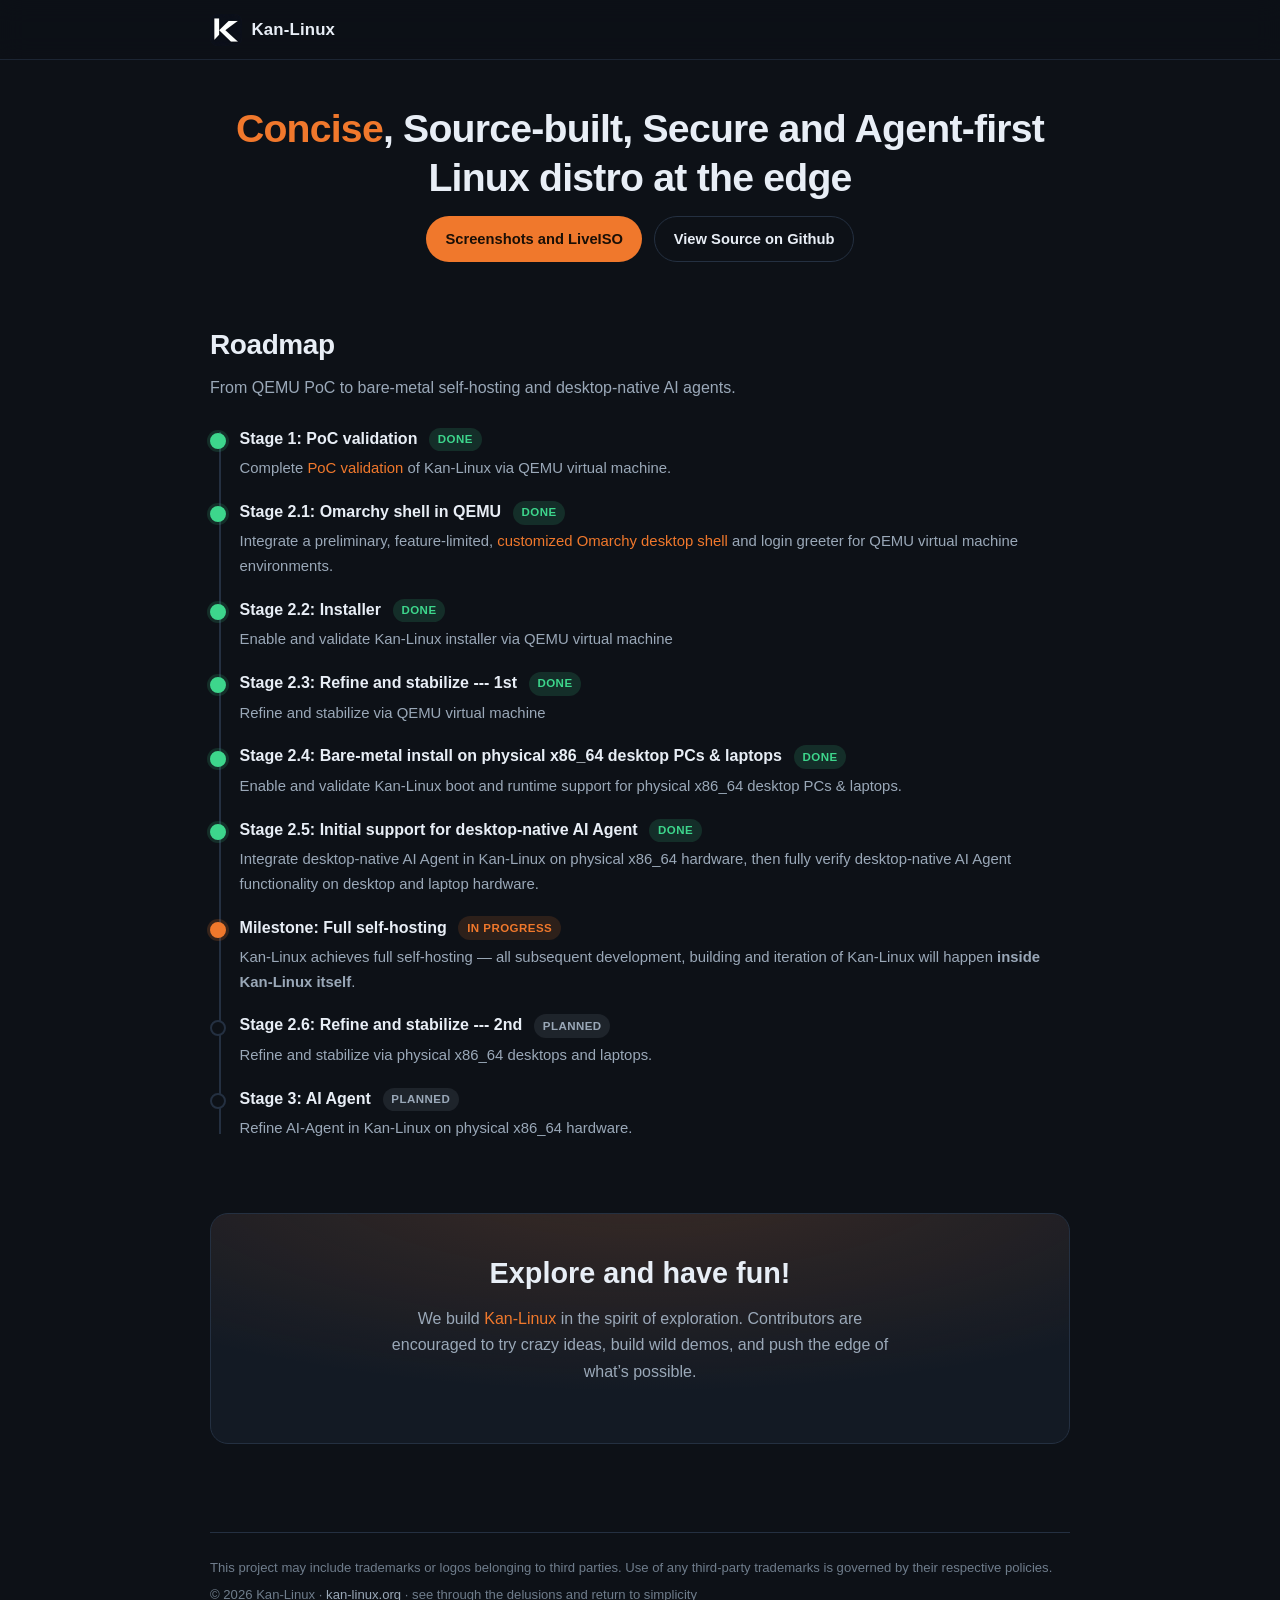
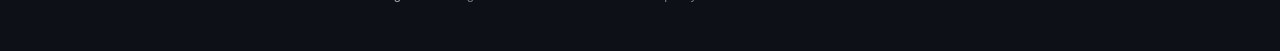
==== index.html @ 13319770 "release v0.3.1" ====
<!DOCTYPE html>
<html lang="en">
<head>
<meta charset="UTF-8">
<meta name="viewport" content="width=device-width, initial-scale=1.0">
<meta name="description" content="Kan-Linux — a Simplicity, Source-built, Agent-First Linux distro for programmers, AI researchers and distro builders.">
<title>Kan-Linux — Simplicity, Source-built, Agent-First Linux</title>
<link rel="icon" type="image/png" href="assets/favicon.png">
<style>
:root {
  --bg: #0d1117;
  --bg-soft: #131a24;
  --bg-card: #161d29;
  --border: #243041;
  --text: #e8eef6;
  --muted: #9aa8b8;
  --accent: #f0782c;
  --accent-soft: rgba(240, 120, 44, 0.14);
  --ok: #3dd68c;
  --radius: 14px;
  --max: 860px;
  --font: -apple-system, BlinkMacSystemFont, "Segoe UI", Roboto, "Helvetica Neue",
          "PingFang SC", "Hiragino Sans GB", "Microsoft YaHei", sans-serif;
}

* { box-sizing: border-box; }

html { scroll-behavior: smooth; }

body {
  margin: 0;
  background: var(--bg);
  color: var(--text);
  font-family: var(--font);
  font-size: 16px;
  line-height: 1.65;
  -webkit-font-smoothing: antialiased;
  overflow-x: hidden;
}

a {
  color: var(--accent);
  text-decoration: none;
}
a:hover { text-decoration: underline; }

img {
  max-width: 100%;
  height: auto;
  display: block;
}

.wrap {
  width: min(var(--max), calc(100% - 2.5rem));
  margin: 0 auto;
}

/* ---------- header ---------- */
.site-header {
  position: sticky;
  top: 0;
  z-index: 50;
  backdrop-filter: blur(12px);
  -webkit-backdrop-filter: blur(12px);
  background: rgba(13, 17, 23, 0.82);
  border-bottom: 1px solid rgba(36, 48, 65, 0.7);
}

.nav {
  display: flex;
  align-items: center;
  justify-content: space-between;
  gap: 1rem;
  padding: 0.85rem 0;
}

.brand {
  display: flex;
  align-items: center;
  gap: 0.6rem;
  color: var(--text);
  font-weight: 700;
  letter-spacing: 0.01em;
  text-decoration: none;
  min-width: 0;
}
.brand:hover { text-decoration: none; }

.brand-mark {
  width: 2rem;
  height: 2rem;
  border-radius: 8px;
  object-fit: cover;
  object-position: left center;
  flex-shrink: 0;
  background: var(--bg-soft);
}

.brand-name {
  font-size: 1.05rem;
  white-space: nowrap;
}

.nav-links {
  display: flex;
  align-items: center;
  gap: 1.15rem;
  list-style: none;
  margin: 0;
  padding: 0;
}

.nav-links a {
  color: var(--muted);
  font-size: 0.92rem;
  text-decoration: none;
}
.nav-links a:hover { color: var(--text); }

.btn {
  display: inline-flex;
  align-items: center;
  justify-content: center;
  gap: 0.45rem;
  padding: 0.62rem 1.15rem;
  border-radius: 999px;
  font-size: 0.92rem;
  font-weight: 600;
  text-decoration: none;
  border: 1px solid transparent;
  transition: transform .15s ease, background .15s ease, border-color .15s ease;
  white-space: nowrap;
}
.btn:hover {
  text-decoration: none;
  transform: translateY(-1px);
}
.btn-primary {
  background: var(--accent);
  color: #1a0f06;
}
.btn-primary:hover { background: #ff8a3d; }
.btn-ghost {
  background: transparent;
  color: var(--text);
  border-color: var(--border);
}
.btn-ghost:hover {
  border-color: var(--accent);
  color: var(--accent);
}

/* ---------- hero ---------- */
.hero {
  padding: 2.75rem 0 1.5rem;
  text-align: center;
}

.hero-banner {
  width: min(720px, 100%);
  margin: 0 auto 1.5rem;
  border-radius: var(--radius);
  overflow: hidden;
  background: var(--bg-soft);
  border: 1px solid var(--border);
}
.hero-banner img {
  width: 100%;
  height: auto;
}

.badge {
  display: inline-flex;
  align-items: center;
  gap: 0.45rem;
  padding: 0.35rem 0.85rem;
  border-radius: 999px;
  background: var(--accent-soft);
  color: var(--accent);
  font-size: 0.82rem;
  font-weight: 600;
  letter-spacing: 0.02em;
  margin-bottom: 1rem;
}
.badge::before {
  content: "";
  width: 0.45rem;
  height: 0.45rem;
  border-radius: 50%;
  background: var(--ok);
  box-shadow: 0 0 0 3px rgba(61, 214, 140, 0.18);
}

.hero h1 {
  margin: 0 0 0.85rem;
  font-size: clamp(1.65rem, 5vw, 2.45rem);
  line-height: 1.25;
  letter-spacing: -0.02em;
  font-weight: 750;
}
.hero h1 .accent { color: var(--accent); }

.lead {
  margin: 0 auto 1.6rem;
  max-width: 40rem;
  color: var(--muted);
  font-size: clamp(1rem, 2.6vw, 1.125rem);
}

.hero-actions {
  display: flex;
  flex-wrap: wrap;
  gap: 0.75rem;
  justify-content: center;
}

.stats {
  display: grid;
  grid-template-columns: repeat(3, 1fr);
  gap: 0.75rem;
  margin: 2.25rem auto 0;
  max-width: 36rem;
}

.stat {
  background: var(--bg-card);
  border: 1px solid var(--border);
  border-radius: 12px;
  padding: 0.9rem 0.5rem;
}
.stat b {
  display: block;
  color: var(--accent);
  font-size: 1.15rem;
  line-height: 1.2;
}
.stat span {
  color: var(--muted);
  font-size: 0.78rem;
}

/* ---------- sections ---------- */
section {
  padding: 2.25rem 0;
}

.section-title {
  margin: 0 0 0.45rem;
  font-size: clamp(1.35rem, 3.5vw, 1.75rem);
  letter-spacing: -0.015em;
}

.section-sub {
  margin: 0 0 1.5rem;
  color: var(--muted);
  max-width: 42rem;
}

.card-grid {
  display: grid;
  grid-template-columns: repeat(2, 1fr);
  gap: 0.9rem;
}

.card {
  background: var(--bg-card);
  border: 1px solid var(--border);
  border-radius: var(--radius);
  padding: 1.25rem 1.3rem;
}
.card h3 {
  margin: 0 0 0.45rem;
  font-size: 1.05rem;
  display: flex;
  align-items: center;
  gap: 0.55rem;
}
.card h3 .dot {
  width: 0.55rem;
  height: 0.55rem;
  border-radius: 50%;
  background: var(--accent);
  flex-shrink: 0;
}
.card p {
  margin: 0;
  color: var(--muted);
  font-size: 0.95rem;
}

/* principle list */
.principles {
  list-style: none;
  margin: 0;
  padding: 0;
  display: grid;
  gap: 0.85rem;
}
.principles li {
  background: var(--bg-card);
  border: 1px solid var(--border);
  border-left: 3px solid var(--accent);
  border-radius: 12px;
  padding: 1.1rem 1.25rem;
}
.principles strong {
  display: block;
  margin-bottom: 0.25rem;
  font-size: 1.02rem;
}
.principles p {
  margin: 0;
  color: var(--muted);
  font-size: 0.95rem;
}

/* two-column compare */
.compare {
  display: grid;
  grid-template-columns: 1fr 1fr;
  gap: 0.9rem;
}
.compare-col {
  background: var(--bg-card);
  border: 1px solid var(--border);
  border-radius: var(--radius);
  padding: 1.25rem 1.3rem;
}
.compare-col h3 {
  margin: 0 0 0.75rem;
  font-size: 1.02rem;
  color: var(--muted);
  font-weight: 600;
  text-transform: uppercase;
  letter-spacing: 0.06em;
  font-size: 0.78rem;
}
.compare-col.hot {
  border-color: rgba(240, 120, 44, 0.45);
  background: linear-gradient(180deg, rgba(240, 120, 44, 0.08), var(--bg-card));
}
.compare-col.hot h3 { color: var(--accent); }
.compare-col ul {
  margin: 0;
  padding-left: 1.15rem;
  color: var(--muted);
  font-size: 0.95rem;
}
.compare-col li { margin-bottom: 0.45rem; }

/* roadmap */
.roadmap {
  list-style: none;
  margin: 0;
  padding: 0;
  position: relative;
}
.roadmap::before {
  content: "";
  position: absolute;
  left: 0.55rem;
  top: 0.4rem;
  bottom: 0.4rem;
  width: 2px;
  background: var(--border);
}
.roadmap li {
  position: relative;
  padding: 0 0 1.15rem 1.85rem;
}
.roadmap li:last-child { padding-bottom: 0; }
.roadmap li::before {
  content: "";
  position: absolute;
  left: 0;
  top: 0.45rem;
  width: 0.75rem;
  height: 0.75rem;
  border-radius: 50%;
  background: var(--bg);
  border: 2px solid var(--border);
}
.roadmap li.done::before {
  background: var(--ok);
  border-color: var(--ok);
  box-shadow: 0 0 0 3px rgba(61, 214, 140, 0.15);
}
.roadmap li.current::before {
  background: var(--accent);
  border-color: var(--accent);
  box-shadow: 0 0 0 3px rgba(240, 120, 44, 0.18);
}
.roadmap .status {
  display: inline-block;
  font-size: 0.72rem;
  font-weight: 700;
  letter-spacing: 0.04em;
  text-transform: uppercase;
  padding: 0.15rem 0.55rem;
  border-radius: 999px;
  margin-left: 0.45rem;
  vertical-align: middle;
}
.roadmap .status.done {
  background: rgba(61, 214, 140, 0.15);
  color: var(--ok);
}
.roadmap .status.doing {
  background: var(--accent-soft);
  color: var(--accent);
}
.roadmap .status.todo {
  background: rgba(154, 168, 184, 0.12);
  color: var(--muted);
}
.roadmap p {
  margin: 0.25rem 0 0;
  color: var(--muted);
  font-size: 0.93rem;
}

/* cta */
.cta {
  background:
    radial-gradient(1000px 320px at 50% -20%, rgba(240, 120, 44, 0.18), transparent 70%),
    var(--bg-soft);
  border: 1px solid var(--border);
  border-radius: calc(var(--radius) + 4px);
  padding: 2.25rem 1.5rem;
  text-align: center;
}
.cta h2 {
  margin: 0 0 0.55rem;
  font-size: clamp(1.35rem, 3.5vw, 1.8rem);
}
.cta p {
  margin: 0 auto 1.35rem;
  color: var(--muted);
  max-width: 32rem;
}
.cta .hero-actions { justify-content: center; }

/* footer */
.site-footer {
  margin-top: 1.5rem;
  padding: 1.75rem 0 2.5rem;
  color: var(--muted);
  font-size: 0.88rem;
}
.site-footer a { color: var(--muted); }
.site-footer a:hover { color: var(--accent); }
.footer-note {
  border-top: 1px solid var(--border);
  padding-top: 1.15rem;
  font-size: 0.82rem;
  color: #6f7d8c;
}
.footer-note p { margin: 0.35rem 0; }

/* ---------- responsive ---------- */
@media (max-width: 720px) {
  .wrap { width: min(var(--max), calc(100% - 1.75rem)); }

  .nav-links { display: none; }

  .hero { padding: 1.75rem 0 0.75rem; }

  .stats { grid-template-columns: repeat(3, 1fr); gap: 0.55rem; }
  .stat { padding: 0.75rem 0.35rem; }
  .stat b { font-size: 1rem; }
  .stat span { font-size: 0.72rem; }

  .card-grid,
  .compare {
    grid-template-columns: 1fr;
  }

  section { padding: 1.75rem 0; }

  .cta { padding: 1.75rem 1.15rem; }

  .hero-actions .btn { width: 100%; }
  .hero-actions { flex-direction: column; }
}

@media (max-width: 420px) {
  .brand-name { font-size: 0.98rem; }
  .btn { padding: 0.58rem 0.95rem; font-size: 0.88rem; }
  .stats { grid-template-columns: 1fr 1fr 1fr; }
}
</style>
</head>
<body>

<header class="site-header">
  <div class="wrap nav">
    <a class="brand" href="#top" aria-label="Kan-Linux home">
      <img class="brand-mark" src="assets/kanlinux-mark.png" alt="Kan-Linux logo">
      <span class="brand-name">Kan-Linux</span>
    </a>
  </div>
</header>

<main id="top">

  <!-- Hero -->
  <section class="hero">
    <div class="wrap">
      <h1>
          <span class="accent">Concise</span>, Source-built, Secure and Agent-first Linux distro at the edge
      </h1>

      <div class="hero-actions">
        <a class="btn btn-primary" href="https://github.com/kan-linux/kan/releases/tag/v0.3.1" target="_blank" rel="noopener">Screenshots and LiveISO</a>
        <a class="btn btn-ghost" href="https://github.com/kan-linux/kan" target="_blank" rel="noopener">View Source on Github</a>
      </div>

    </div>
  </section>

  <!-- Roadmap -->
  <section id="roadmap">
    <div class="wrap">
      <h2 class="section-title">Roadmap</h2>
      <p class="section-sub">From QEMU PoC to bare-metal self-hosting and desktop-native AI agents.</p>

      <ol class="roadmap">
        <li class="done">
          <strong>Stage 1: PoC validation</strong>
          <span class="status done">Done</span>
          <p>
            Complete <a href="https://github.com/kan-linux/kan/releases/tag/v0.2.6" target="_blank" rel="noopener">PoC validation</a>
            of Kan-Linux via QEMU virtual machine.
          </p>
        </li>

        <li class="done">
          <strong>Stage 2.1: Omarchy shell in QEMU</strong>
          <span class="status done">Done</span>
          <p>
            Integrate a preliminary, feature-limited,
            <a href="https://github.com/kan-linux/omarchy/tree/kan" target="_blank" rel="noopener">customized Omarchy desktop shell</a>
            and login greeter for QEMU virtual machine environments.
          </p>
        </li>

        <li class="done">
          <strong>Stage 2.2: Installer</strong>
          <span class="status done"> DONE </span>
          <p>Enable and validate Kan-Linux installer via QEMU virtual machine</p>
        </li>

        <li class="done">
          <strong>Stage 2.3: Refine and stabilize --- 1st </strong>
          <span class="status done"> DONE </span>
          <p>Refine and stabilize via QEMU virtual machine</p>
        </li>


        <li class="done">
          <strong>Stage 2.4: Bare-metal install on physical x86_64 desktop PCs & laptops</strong>
          <span class="status done"> DONE </span>
          <p>Enable and validate Kan-Linux boot and runtime support for physical x86_64 desktop PCs & laptops.</p>
        </li>

        <li class="done">
          <strong>Stage 2.5: Initial support for desktop-native AI Agent</strong>
          <span class="status done"> DONE </span>
          <p>
            Integrate desktop-native AI Agent in Kan-Linux on physical x86_64 hardware,
            then fully verify desktop-native AI Agent functionality on desktop and laptop hardware.
          </p>
        </li>

        <li class="current">
          <strong>Milestone: Full self-hosting</strong>
          <span class="status doing"> IN PROGRESS </span>
          <p>
            Kan-Linux achieves full self-hosting — all subsequent development, building and iteration
            of Kan-Linux will happen <b>inside Kan-Linux itself</b>.
          </p>
        </li>

        <li>
          <strong>Stage 2.6: Refine and stabilize --- 2nd </strong>
          <span class="status todo">Planned</span>
          <p>Refine and stabilize via physical x86_64 desktops and laptops.</p>
        </li>
        <li>
          <strong>Stage 3: AI Agent </strong>
          <span class="status todo">Planned</span>
          <p>Refine AI-Agent in Kan-Linux on physical x86_64 hardware.</p>
        </li>
      </ol>
    </div>
  </section>

  <!-- Contribute / CTA -->
  <section id="contribute">
    <div class="wrap">
      <div class="cta">
        <h2>Explore and have fun!</h2>
        <p>
          We build <a href="https://github.com/kan-linux/kan">Kan-Linux</a> in the
          spirit of exploration. Contributors are encouraged to try crazy ideas, build wild
          demos, and push the edge of what’s possible.
        </p>
      </div>
    </div>
  </section>

</main>

<footer class="site-footer">
  <div class="wrap">
    <div class="footer-note">
      <p>
        This project may include trademarks or logos belonging to third parties.
        Use of any third-party trademarks is governed by their respective policies.
      </p>
      <p>© <span id="year">2026</span> Kan-Linux · <a href="https://kan-linux.org">kan-linux.org</a> · see through the delusions and return to simplicity</p>
    </div>
  </div>
</footer>

<script>
  document.getElementById("year").textContent = new Date().getFullYear();
</script>
<script async src="https://busuanzi.ibruce.info/busuanzi/2.3/busuanzi.pure.mini.js"></script>
</body>
</html>
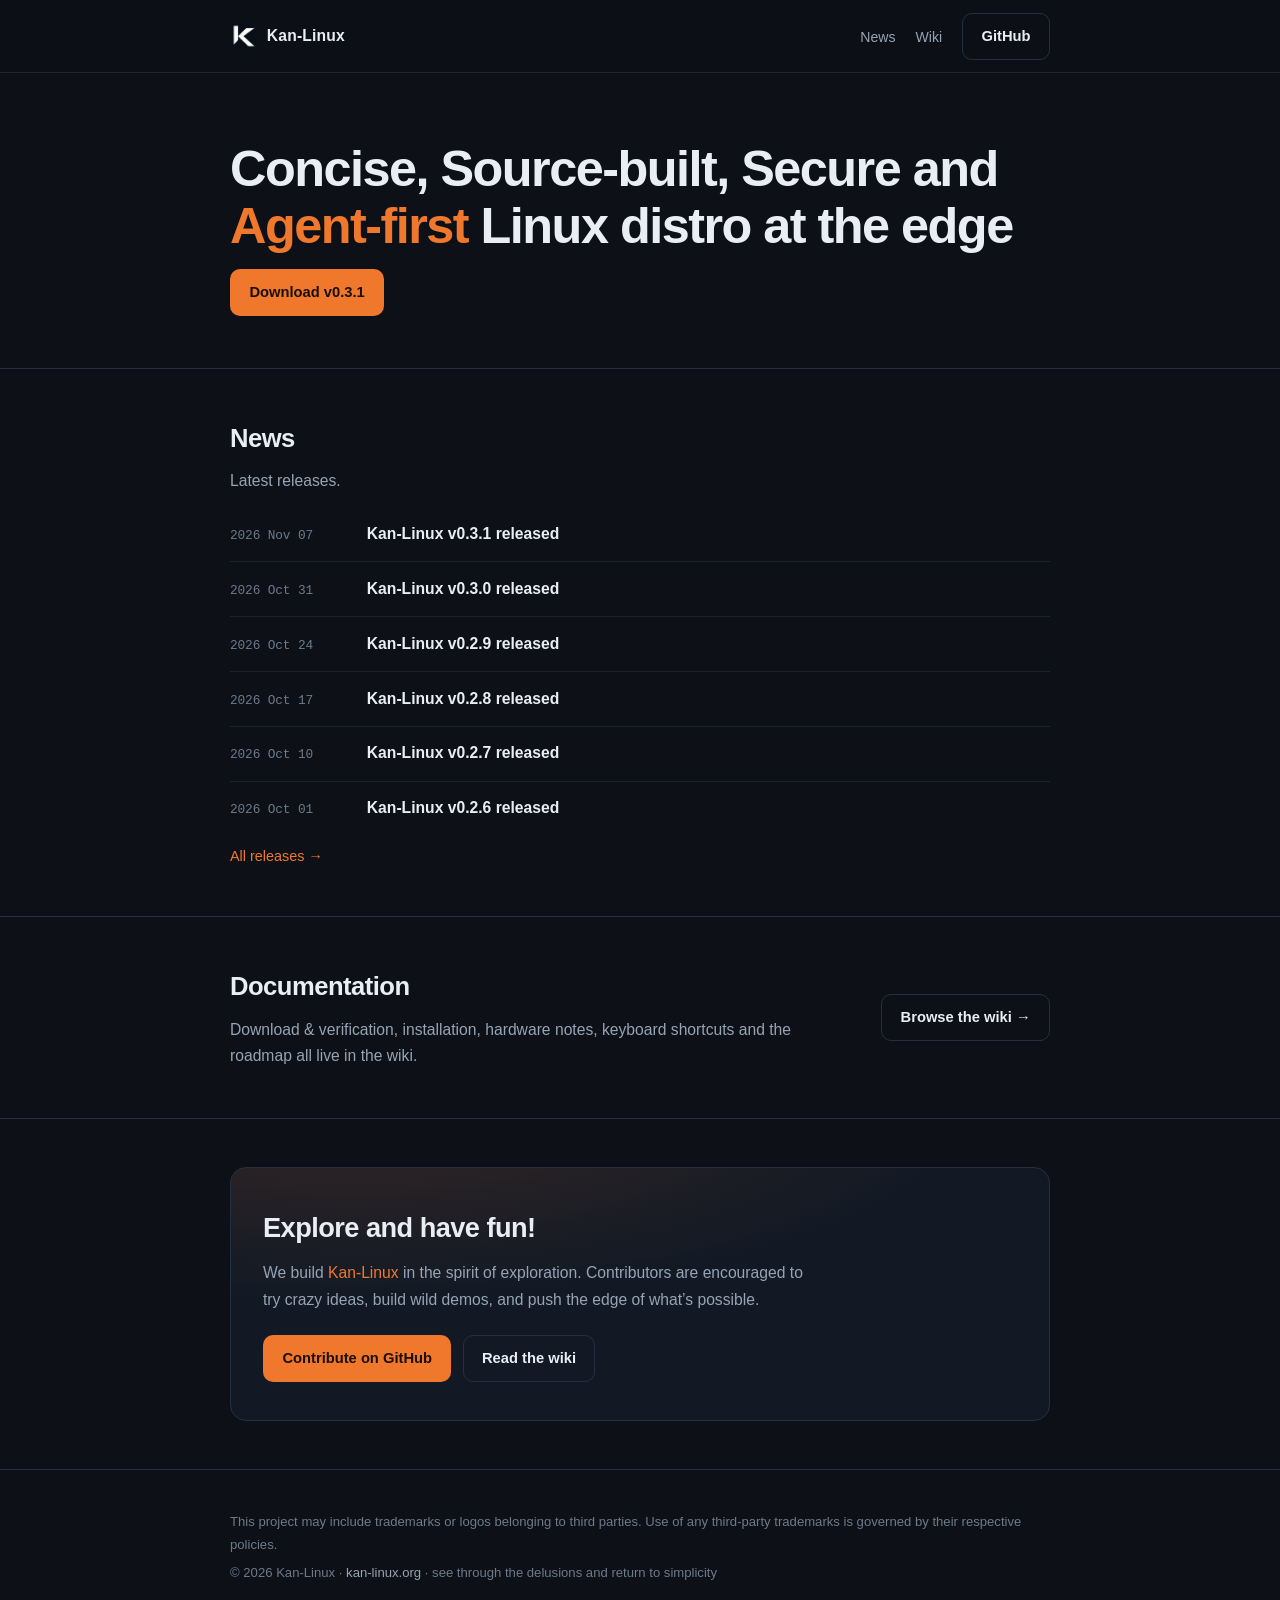
==== commit 4c0d880d: "refine web page" ====
--- a/index.html
+++ b/index.html
@@ -4,23 +4,27 @@
 <meta charset="UTF-8">
 <meta name="viewport" content="width=device-width, initial-scale=1.0">
 <meta name="description" content="Kan-Linux — a Simplicity, Source-built, Agent-First Linux distro for programmers, AI researchers and distro builders.">
+<meta name="color-scheme" content="dark">
+<meta name="theme-color" content="#0d1117">
 <title>Kan-Linux — Simplicity, Source-built, Agent-First Linux</title>
 <link rel="icon" type="image/png" href="assets/favicon.png">
 <style>
 :root {
   --bg: #0d1117;
-  --bg-soft: #131a24;
+  --bg-soft: #121924;
   --bg-card: #161d29;
   --border: #243041;
-  --text: #e8eef6;
-  --muted: #9aa8b8;
+  --text: #e9eef5;
+  --muted: #96a4b4;
+  --faint: #6c7a8a;
   --accent: #f0782c;
-  --accent-soft: rgba(240, 120, 44, 0.14);
+  --accent-soft: rgba(240, 120, 44, 0.13);
   --ok: #3dd68c;
-  --radius: 14px;
-  --max: 860px;
+  --radius: 12px;
+  --max: 820px;
   --font: -apple-system, BlinkMacSystemFont, "Segoe UI", Roboto, "Helvetica Neue",
           "PingFang SC", "Hiragino Sans GB", "Microsoft YaHei", sans-serif;
+  --mono: ui-monospace, SFMono-Regular, Menlo, Consolas, "Liberation Mono", monospace;
 }
 
 * { box-sizing: border-box; }
@@ -33,7 +37,7 @@
   color: var(--text);
   font-family: var(--font);
   font-size: 16px;
-  line-height: 1.65;
+  line-height: 1.7;
   -webkit-font-smoothing: antialiased;
   overflow-x: hidden;
 }
@@ -54,82 +58,94 @@
   width: min(var(--max), calc(100% - 2.5rem));
   margin: 0 auto;
 }
+
+.skip-link {
+  position: absolute;
+  left: -999px;
+  top: 0.75rem;
+  background: var(--accent);
+  color: #1a0f06;
+  padding: 0.5rem 0.9rem;
+  border-radius: 8px;
+  font-weight: 600;
+  z-index: 100;
+}
+.skip-link:focus { left: 0.75rem; text-decoration: none; }
 
 /* ---------- header ---------- */
 .site-header {
   position: sticky;
   top: 0;
   z-index: 50;
-  backdrop-filter: blur(12px);
-  -webkit-backdrop-filter: blur(12px);
-  background: rgba(13, 17, 23, 0.82);
+  backdrop-filter: blur(14px);
+  -webkit-backdrop-filter: blur(14px);
+  background: rgba(13, 17, 23, 0.8);
   border-bottom: 1px solid rgba(36, 48, 65, 0.7);
 }
 
 .nav {
   display: flex;
   align-items: center;
-  justify-content: space-between;
-  gap: 1rem;
-  padding: 0.85rem 0;
+  gap: 1.25rem;
+  padding: 0.8rem 0;
 }
 
 .brand {
   display: flex;
   align-items: center;
-  gap: 0.6rem;
+  gap: 0.55rem;
   color: var(--text);
   font-weight: 700;
   letter-spacing: 0.01em;
   text-decoration: none;
-  min-width: 0;
 }
 .brand:hover { text-decoration: none; }
 
 .brand-mark {
-  width: 2rem;
-  height: 2rem;
-  border-radius: 8px;
+  width: 1.75rem;
+  height: 1.75rem;
+  border-radius: 6px;
   object-fit: cover;
   object-position: left center;
-  flex-shrink: 0;
   background: var(--bg-soft);
 }
 
 .brand-name {
-  font-size: 1.05rem;
+  font-size: 0.98rem;
   white-space: nowrap;
 }
 
 .nav-links {
   display: flex;
   align-items: center;
-  gap: 1.15rem;
+  gap: 1.25rem;
   list-style: none;
-  margin: 0;
+  margin: 0 0 0 auto;
   padding: 0;
 }
 
 .nav-links a {
   color: var(--muted);
-  font-size: 0.92rem;
+  font-size: 0.88rem;
   text-decoration: none;
 }
 .nav-links a:hover { color: var(--text); }
 
+/* ---------- buttons ---------- */
 .btn {
   display: inline-flex;
   align-items: center;
   justify-content: center;
   gap: 0.45rem;
   padding: 0.62rem 1.15rem;
-  border-radius: 999px;
+  border-radius: 10px;
   font-size: 0.92rem;
   font-weight: 600;
   text-decoration: none;
   border: 1px solid transparent;
   transition: transform .15s ease, background .15s ease, border-color .15s ease;
   white-space: nowrap;
+  cursor: pointer;
 }
 .btn:hover {
   text-decoration: none;
@@ -152,446 +168,255 @@
 
 /* ---------- hero ---------- */
 .hero {
-  padding: 2.75rem 0 1.5rem;
-  text-align: center;
-}
-
-.hero-banner {
-  width: min(720px, 100%);
-  margin: 0 auto 1.5rem;
-  border-radius: var(--radius);
-  overflow: hidden;
-  background: var(--bg-soft);
-  border: 1px solid var(--border);
-}
-.hero-banner img {
-  width: 100%;
-  height: auto;
-}
-
-.badge {
-  display: inline-flex;
-  align-items: center;
-  gap: 0.45rem;
-  padding: 0.35rem 0.85rem;
-  border-radius: 999px;
-  background: var(--accent-soft);
-  color: var(--accent);
-  font-size: 0.82rem;
-  font-weight: 600;
-  letter-spacing: 0.02em;
-  margin-bottom: 1rem;
-}
-.badge::before {
-  content: "";
-  width: 0.45rem;
-  height: 0.45rem;
-  border-radius: 50%;
-  background: var(--ok);
-  box-shadow: 0 0 0 3px rgba(61, 214, 140, 0.18);
+  padding: 4.25rem 0 3.25rem;
 }
 
 .hero h1 {
-  margin: 0 0 0.85rem;
-  font-size: clamp(1.65rem, 5vw, 2.45rem);
-  line-height: 1.25;
-  letter-spacing: -0.02em;
-  font-weight: 750;
+  margin: 0 0 0.9rem;
+  font-size: clamp(2.1rem, 6vw, 3.15rem);
+  line-height: 1.12;
+  letter-spacing: -0.03em;
+  font-weight: 760;
+  max-width: 16em;
 }
 .hero h1 .accent { color: var(--accent); }
 
+.slogan {
+  margin: 0 0 1.15rem;
+  font-size: clamp(1.05rem, 2.6vw, 1.3rem);
+  color: var(--muted);
+  font-weight: 500;
+  letter-spacing: -0.01em;
+}
+
 .lead {
-  margin: 0 auto 1.6rem;
-  max-width: 40rem;
+  margin: 0 0 1.9rem;
+  max-width: 36rem;
   color: var(--muted);
-  font-size: clamp(1rem, 2.6vw, 1.125rem);
-}
+  font-size: 1.02rem;
+}
+.lead b { color: var(--text); font-weight: 650; }
 
 .hero-actions {
   display: flex;
   flex-wrap: wrap;
-  gap: 0.75rem;
-  justify-content: center;
-}
-
-.stats {
-  display: grid;
-  grid-template-columns: repeat(3, 1fr);
-  gap: 0.75rem;
-  margin: 2.25rem auto 0;
-  max-width: 36rem;
-}
-
-.stat {
-  background: var(--bg-card);
-  border: 1px solid var(--border);
-  border-radius: 12px;
-  padding: 0.9rem 0.5rem;
-}
-.stat b {
-  display: block;
-  color: var(--accent);
-  font-size: 1.15rem;
-  line-height: 1.2;
-}
-.stat span {
-  color: var(--muted);
-  font-size: 0.78rem;
+  gap: 0.7rem;
 }
 
 /* ---------- sections ---------- */
 section {
-  padding: 2.25rem 0;
+  padding: 3rem 0;
+  border-top: 1px solid var(--border);
 }
 
 .section-title {
-  margin: 0 0 0.45rem;
-  font-size: clamp(1.35rem, 3.5vw, 1.75rem);
-  letter-spacing: -0.015em;
+  margin: 0 0 0.5rem;
+  font-size: clamp(1.3rem, 3.2vw, 1.6rem);
+  letter-spacing: -0.02em;
 }
 
 .section-sub {
-  margin: 0 0 1.5rem;
+  margin: 0 0 1.65rem;
   color: var(--muted);
-  max-width: 42rem;
-}
-
-.card-grid {
-  display: grid;
-  grid-template-columns: repeat(2, 1fr);
-  gap: 0.9rem;
-}
-
-.card {
-  background: var(--bg-card);
-  border: 1px solid var(--border);
-  border-radius: var(--radius);
-  padding: 1.25rem 1.3rem;
-}
-.card h3 {
-  margin: 0 0 0.45rem;
-  font-size: 1.05rem;
-  display: flex;
-  align-items: center;
-  gap: 0.55rem;
-}
-.card h3 .dot {
-  width: 0.55rem;
-  height: 0.55rem;
-  border-radius: 50%;
-  background: var(--accent);
-  flex-shrink: 0;
-}
-.card p {
-  margin: 0;
-  color: var(--muted);
-  font-size: 0.95rem;
-}
-
-/* principle list */
-.principles {
+  max-width: 38rem;
+  font-size: 0.98rem;
+}
+
+/* ---------- news ---------- */
+.news-list {
   list-style: none;
   margin: 0;
   padding: 0;
-  display: grid;
-  gap: 0.85rem;
-}
-.principles li {
-  background: var(--bg-card);
-  border: 1px solid var(--border);
-  border-left: 3px solid var(--accent);
-  border-radius: 12px;
-  padding: 1.1rem 1.25rem;
-}
-.principles strong {
-  display: block;
-  margin-bottom: 0.25rem;
-  font-size: 1.02rem;
-}
-.principles p {
-  margin: 0;
-  color: var(--muted);
-  font-size: 0.95rem;
-}
-
-/* two-column compare */
-.compare {
-  display: grid;
-  grid-template-columns: 1fr 1fr;
-  gap: 0.9rem;
-}
-.compare-col {
-  background: var(--bg-card);
-  border: 1px solid var(--border);
-  border-radius: var(--radius);
-  padding: 1.25rem 1.3rem;
-}
-.compare-col h3 {
-  margin: 0 0 0.75rem;
-  font-size: 1.02rem;
-  color: var(--muted);
-  font-weight: 600;
-  text-transform: uppercase;
-  letter-spacing: 0.06em;
-  font-size: 0.78rem;
-}
-.compare-col.hot {
-  border-color: rgba(240, 120, 44, 0.45);
-  background: linear-gradient(180deg, rgba(240, 120, 44, 0.08), var(--bg-card));
-}
-.compare-col.hot h3 { color: var(--accent); }
-.compare-col ul {
-  margin: 0;
-  padding-left: 1.15rem;
-  color: var(--muted);
-  font-size: 0.95rem;
-}
-.compare-col li { margin-bottom: 0.45rem; }
-
-/* roadmap */
-.roadmap {
-  list-style: none;
-  margin: 0;
-  padding: 0;
-  position: relative;
-}
-.roadmap::before {
-  content: "";
-  position: absolute;
-  left: 0.55rem;
-  top: 0.4rem;
-  bottom: 0.4rem;
-  width: 2px;
-  background: var(--border);
-}
-.roadmap li {
-  position: relative;
-  padding: 0 0 1.15rem 1.85rem;
-}
-.roadmap li:last-child { padding-bottom: 0; }
-.roadmap li::before {
-  content: "";
-  position: absolute;
-  left: 0;
-  top: 0.45rem;
-  width: 0.75rem;
-  height: 0.75rem;
-  border-radius: 50%;
-  background: var(--bg);
-  border: 2px solid var(--border);
-}
-.roadmap li.done::before {
-  background: var(--ok);
-  border-color: var(--ok);
-  box-shadow: 0 0 0 3px rgba(61, 214, 140, 0.15);
-}
-.roadmap li.current::before {
-  background: var(--accent);
-  border-color: var(--accent);
-  box-shadow: 0 0 0 3px rgba(240, 120, 44, 0.18);
-}
-.roadmap .status {
-  display: inline-block;
-  font-size: 0.72rem;
-  font-weight: 700;
-  letter-spacing: 0.04em;
-  text-transform: uppercase;
-  padding: 0.15rem 0.55rem;
-  border-radius: 999px;
-  margin-left: 0.45rem;
-  vertical-align: middle;
-}
-.roadmap .status.done {
-  background: rgba(61, 214, 140, 0.15);
-  color: var(--ok);
-}
-.roadmap .status.doing {
-  background: var(--accent-soft);
-  color: var(--accent);
-}
-.roadmap .status.todo {
-  background: rgba(154, 168, 184, 0.12);
-  color: var(--muted);
-}
-.roadmap p {
-  margin: 0.25rem 0 0;
-  color: var(--muted);
-  font-size: 0.93rem;
-}
-
-/* cta */
+}
+
+.news-list li {
+  display: flex;
+  align-items: baseline;
+  gap: 1.15rem;
+  padding: 0.85rem 0;
+  border-bottom: 1px solid rgba(36, 48, 65, 0.55);
+}
+.news-list li:first-child { padding-top: 0; }
+.news-list li:last-child { border-bottom: none; padding-bottom: 0; }
+
+.news-date {
+  flex: 0 0 auto;
+  width: 7.4rem;
+  color: var(--faint);
+  font-family: var(--mono);
+  font-size: 0.8rem;
+  letter-spacing: -0.01em;
+}
+
+.news-list a {
+  color: var(--text);
+  font-size: 0.98rem;
+  font-weight: 550;
+}
+.news-list a:hover { color: var(--accent); }
+
+.news-more {
+  margin: 1.35rem 0 0;
+  font-size: 0.9rem;
+}
+
+/* ---------- docs ---------- */
+.docs-row {
+  display: flex;
+  align-items: center;
+  justify-content: space-between;
+  gap: 1.5rem;
+  flex-wrap: wrap;
+}
+
+.docs-row .section-sub { margin: 0; }
+
+/* ---------- cta ---------- */
 .cta {
   background:
-    radial-gradient(1000px 320px at 50% -20%, rgba(240, 120, 44, 0.18), transparent 70%),
+    radial-gradient(900px 300px at 15% -30%, rgba(240, 120, 44, 0.16), transparent 70%),
     var(--bg-soft);
   border: 1px solid var(--border);
   border-radius: calc(var(--radius) + 4px);
-  padding: 2.25rem 1.5rem;
-  text-align: center;
+  padding: 2.35rem 2rem;
 }
 .cta h2 {
   margin: 0 0 0.55rem;
-  font-size: clamp(1.35rem, 3.5vw, 1.8rem);
+  font-size: clamp(1.35rem, 3.2vw, 1.7rem);
+  letter-spacing: -0.02em;
 }
 .cta p {
-  margin: 0 auto 1.35rem;
+  margin: 0 0 1.35rem;
   color: var(--muted);
-  max-width: 32rem;
-}
-.cta .hero-actions { justify-content: center; }
-
-/* footer */
+  max-width: 34rem;
+  font-size: 0.98rem;
+}
+.cta .hero-actions { margin: 0; }
+
+/* ---------- footer ---------- */
 .site-footer {
-  margin-top: 1.5rem;
-  padding: 1.75rem 0 2.5rem;
-  color: var(--muted);
-  font-size: 0.88rem;
+  padding: 2.25rem 0 2.75rem;
+  color: var(--faint);
+  font-size: 0.82rem;
+  border-top: 1px solid var(--border);
 }
 .site-footer a { color: var(--muted); }
 .site-footer a:hover { color: var(--accent); }
-.footer-note {
-  border-top: 1px solid var(--border);
-  padding-top: 1.15rem;
-  font-size: 0.82rem;
-  color: #6f7d8c;
-}
 .footer-note p { margin: 0.35rem 0; }
 
 /* ---------- responsive ---------- */
-@media (max-width: 720px) {
+@media (max-width: 640px) {
   .wrap { width: min(var(--max), calc(100% - 1.75rem)); }
 
-  .nav-links { display: none; }
-
-  .hero { padding: 1.75rem 0 0.75rem; }
-
-  .stats { grid-template-columns: repeat(3, 1fr); gap: 0.55rem; }
-  .stat { padding: 0.75rem 0.35rem; }
-  .stat b { font-size: 1rem; }
-  .stat span { font-size: 0.72rem; }
-
-  .card-grid,
-  .compare {
-    grid-template-columns: 1fr;
+  .nav { gap: 0.85rem; }
+  .nav-links { gap: 0.95rem; }
+
+  .hero { padding: 2.65rem 0 2.25rem; }
+
+  .news-list li {
+    flex-direction: column;
+    gap: 0.2rem;
+    align-items: flex-start;
   }
-
-  section { padding: 1.75rem 0; }
-
-  .cta { padding: 1.75rem 1.15rem; }
+  .news-date { width: auto; }
+
+  section { padding: 2.25rem 0; }
+
+  .cta { padding: 1.85rem 1.35rem; }
 
   .hero-actions .btn { width: 100%; }
   .hero-actions { flex-direction: column; }
-}
-
-@media (max-width: 420px) {
-  .brand-name { font-size: 0.98rem; }
-  .btn { padding: 0.58rem 0.95rem; font-size: 0.88rem; }
-  .stats { grid-template-columns: 1fr 1fr 1fr; }
+  .cta .hero-actions { flex-direction: column; }
 }
 </style>
 </head>
 <body>
 
+<a class="skip-link" href="#main">Skip to content</a>
+
 <header class="site-header">
   <div class="wrap nav">
     <a class="brand" href="#top" aria-label="Kan-Linux home">
-      <img class="brand-mark" src="assets/kanlinux-mark.png" alt="Kan-Linux logo">
+      <img class="brand-mark" src="assets/kanlinux-mark.png" alt="">
       <span class="brand-name">Kan-Linux</span>
     </a>
+    <ul class="nav-links">
+      <li><a href="#news">News</a></li>
+      <li><a href="https://github.com/kan-linux/kan/wiki" target="_blank" rel="noopener">Wiki</a></li>
+    </ul>
+    <a class="btn btn-ghost" href="https://github.com/kan-linux/kan" target="_blank" rel="noopener">GitHub</a>
   </div>
 </header>
 
-<main id="top">
+<main id="main">
 
   <!-- Hero -->
-  <section class="hero">
+  <section class="hero" id="top" style="border-top: none;">
     <div class="wrap">
       <h1>
-          <span class="accent">Concise</span>, Source-built, Secure and Agent-first Linux distro at the edge
+        Concise, Source-built, Secure and
+        <span class="accent">Agent-first</span> Linux distro at the edge
       </h1>
 
+
       <div class="hero-actions">
-        <a class="btn btn-primary" href="https://github.com/kan-linux/kan/releases/tag/v0.3.1" target="_blank" rel="noopener">Screenshots and LiveISO</a>
-        <a class="btn btn-ghost" href="https://github.com/kan-linux/kan" target="_blank" rel="noopener">View Source on Github</a>
+        <a class="btn btn-primary" href="https://github.com/kan-linux/kan/releases/tag/v0.3.1" target="_blank" rel="noopener">Download v0.3.1</a>
       </div>
-
     </div>
   </section>
 
-  <!-- Roadmap -->
-  <section id="roadmap">
+  <!-- News -->
+  <section id="news">
     <div class="wrap">
-      <h2 class="section-title">Roadmap</h2>
-      <p class="section-sub">From QEMU PoC to bare-metal self-hosting and desktop-native AI agents.</p>
-
-      <ol class="roadmap">
-        <li class="done">
-          <strong>Stage 1: PoC validation</strong>
-          <span class="status done">Done</span>
-          <p>
-            Complete <a href="https://github.com/kan-linux/kan/releases/tag/v0.2.6" target="_blank" rel="noopener">PoC validation</a>
-            of Kan-Linux via QEMU virtual machine.
+      <h2 class="section-title">News</h2>
+      <p class="section-sub">Latest releases.</p>
+
+      <ul class="news-list">
+        <li>
+          <time class="news-date" datetime="2026-11-07">2026 Nov 07</time>
+          <a href="https://github.com/kan-linux/kan/releases/tag/v0.3.1" target="_blank" rel="noopener">Kan-Linux v0.3.1 released</a>
+        </li>
+        <li>
+          <time class="news-date" datetime="2026-10-31">2026 Oct 31</time>
+          <a href="https://github.com/kan-linux/kan/releases/tag/v0.3.0" target="_blank" rel="noopener">Kan-Linux v0.3.0 released</a>
+        </li>
+        <li>
+          <time class="news-date" datetime="2026-10-24">2026 Oct 24</time>
+          <a href="https://github.com/kan-linux/kan/releases/tag/v0.2.9" target="_blank" rel="noopener">Kan-Linux v0.2.9 released</a>
+        </li>
+        <li>
+          <time class="news-date" datetime="2026-10-17">2026 Oct 17</time>
+          <a href="https://github.com/kan-linux/kan/releases/tag/v0.2.8" target="_blank" rel="noopener">Kan-Linux v0.2.8 released</a>
+        </li>
+        <li>
+          <time class="news-date" datetime="2026-10-10">2026 Oct 10</time>
+          <a href="https://github.com/kan-linux/kan/releases/tag/v0.2.7" target="_blank" rel="noopener">Kan-Linux v0.2.7 released</a>
+        </li>
+        <li>
+          <time class="news-date" datetime="2026-10-01">2026 Oct 01</time>
+          <a href="https://github.com/kan-linux/kan/releases/tag/v0.2.6" target="_blank" rel="noopener">Kan-Linux v0.2.6 released</a>
+        </li>
+      </ul>
+
+      <p class="news-more">
+        <a href="https://github.com/kan-linux/kan/releases" target="_blank" rel="noopener">All releases →</a>
+      </p>
+    </div>
+  </section>
+
+  <!-- Docs -->
+  <section id="docs">
+    <div class="wrap">
+      <div class="docs-row">
+        <div>
+          <h2 class="section-title">Documentation</h2>
+          <p class="section-sub">
+            Download &amp; verification, installation, hardware notes, keyboard
+            shortcuts and the roadmap all live in the wiki.
           </p>
-        </li>
-
-        <li class="done">
-          <strong>Stage 2.1: Omarchy shell in QEMU</strong>
-          <span class="status done">Done</span>
-          <p>
-            Integrate a preliminary, feature-limited,
-            <a href="https://github.com/kan-linux/omarchy/tree/kan" target="_blank" rel="noopener">customized Omarchy desktop shell</a>
-            and login greeter for QEMU virtual machine environments.
-          </p>
-        </li>
-
-        <li class="done">
-          <strong>Stage 2.2: Installer</strong>
-          <span class="status done"> DONE </span>
-          <p>Enable and validate Kan-Linux installer via QEMU virtual machine</p>
-        </li>
-
-        <li class="done">
-          <strong>Stage 2.3: Refine and stabilize --- 1st </strong>
-          <span class="status done"> DONE </span>
-          <p>Refine and stabilize via QEMU virtual machine</p>
-        </li>
-
-
-        <li class="done">
-          <strong>Stage 2.4: Bare-metal install on physical x86_64 desktop PCs & laptops</strong>
-          <span class="status done"> DONE </span>
-          <p>Enable and validate Kan-Linux boot and runtime support for physical x86_64 desktop PCs & laptops.</p>
-        </li>
-
-        <li class="done">
-          <strong>Stage 2.5: Initial support for desktop-native AI Agent</strong>
-          <span class="status done"> DONE </span>
-          <p>
-            Integrate desktop-native AI Agent in Kan-Linux on physical x86_64 hardware,
-            then fully verify desktop-native AI Agent functionality on desktop and laptop hardware.
-          </p>
-        </li>
-
-        <li class="current">
-          <strong>Milestone: Full self-hosting</strong>
-          <span class="status doing"> IN PROGRESS </span>
-          <p>
-            Kan-Linux achieves full self-hosting — all subsequent development, building and iteration
-            of Kan-Linux will happen <b>inside Kan-Linux itself</b>.
-          </p>
-        </li>
-
-        <li>
-          <strong>Stage 2.6: Refine and stabilize --- 2nd </strong>
-          <span class="status todo">Planned</span>
-          <p>Refine and stabilize via physical x86_64 desktops and laptops.</p>
-        </li>
-        <li>
-          <strong>Stage 3: AI Agent </strong>
-          <span class="status todo">Planned</span>
-          <p>Refine AI-Agent in Kan-Linux on physical x86_64 hardware.</p>
-        </li>
-      </ol>
+        </div>
+        <a class="btn btn-ghost" href="https://github.com/kan-linux/kan/wiki" target="_blank" rel="noopener">Browse the wiki →</a>
+      </div>
     </div>
   </section>
 
@@ -605,6 +430,10 @@
           spirit of exploration. Contributors are encouraged to try crazy ideas, build wild
           demos, and push the edge of what’s possible.
         </p>
+        <div class="hero-actions">
+          <a class="btn btn-primary" href="https://github.com/kan-linux/kan" target="_blank" rel="noopener">Contribute on GitHub</a>
+          <a class="btn btn-ghost" href="https://github.com/kan-linux/kan/wiki" target="_blank" rel="noopener">Read the wiki</a>
+        </div>
       </div>
     </div>
   </section>
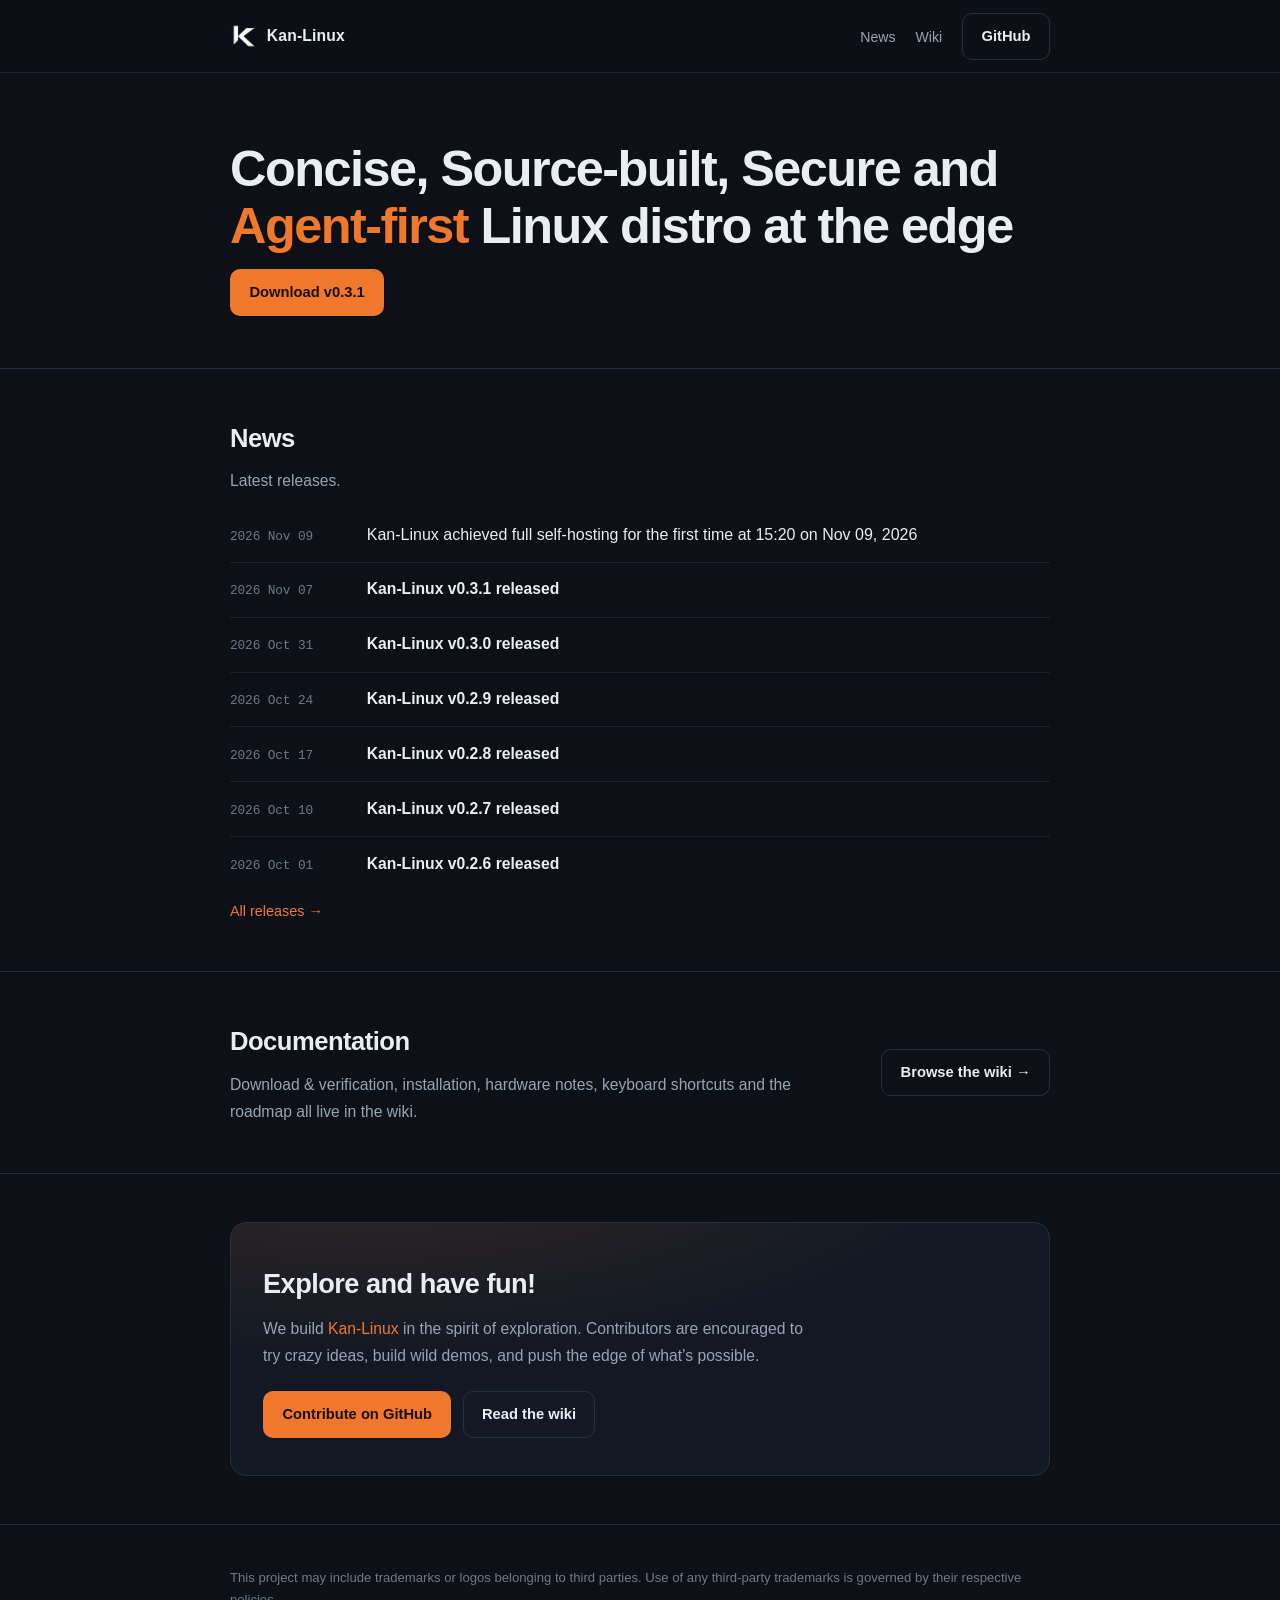
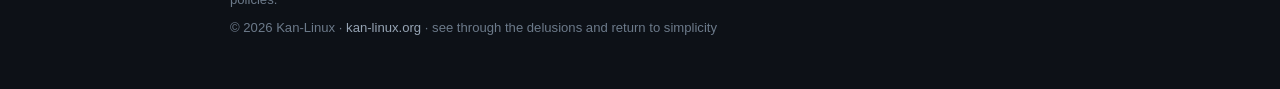
==== commit 5723d8ce: "full self-hosting" ====
--- a/index.html
+++ b/index.html
@@ -344,7 +344,7 @@
       <li><a href="#news">News</a></li>
       <li><a href="https://github.com/kan-linux/kan/wiki" target="_blank" rel="noopener">Wiki</a></li>
     </ul>
-    <a class="btn btn-ghost" href="https://github.com/kan-linux/kan" target="_blank" rel="noopener">GitHub</a>
+    <a class="btn btn-ghost" href="https://github.com/kan-linux" target="_blank" rel="noopener">GitHub</a>
   </div>
 </header>
 
@@ -372,6 +372,11 @@
       <p class="section-sub">Latest releases.</p>
 
       <ul class="news-list">
+        <li>
+          <time class="news-date" datetime="2026-11-09">2026 Nov 09</time>
+          Kan-Linux achieved full self-hosting for the first time at 15:20 on Nov 09, 2026
+        </li>
+
         <li>
           <time class="news-date" datetime="2026-11-07">2026 Nov 07</time>
           <a href="https://github.com/kan-linux/kan/releases/tag/v0.3.1" target="_blank" rel="noopener">Kan-Linux v0.3.1 released</a>
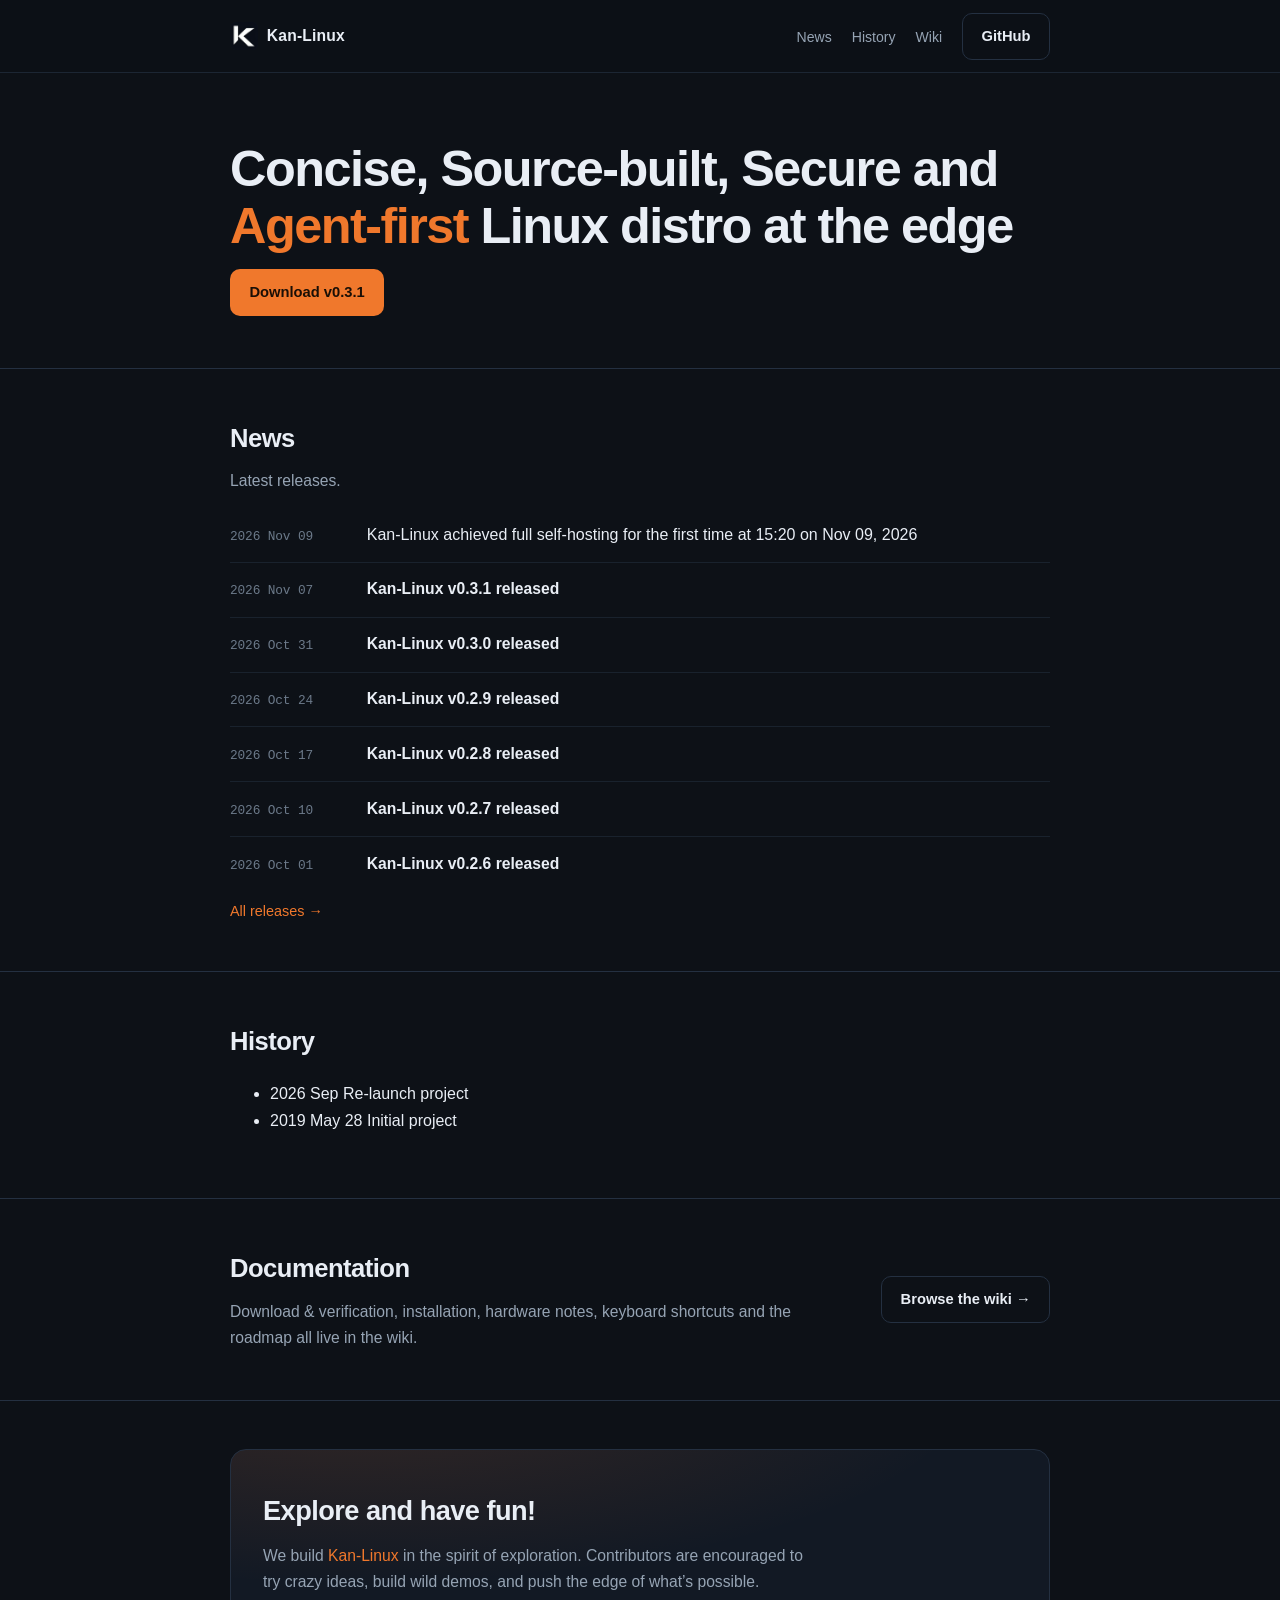
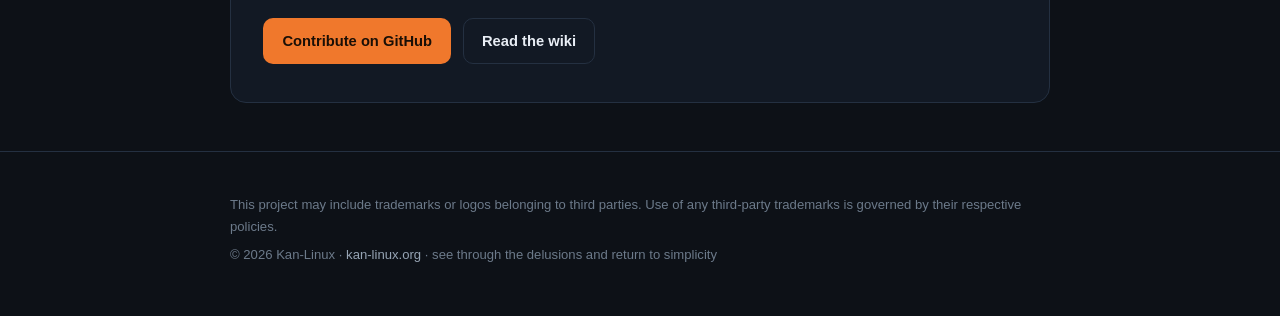
==== commit d3737980: "add history" ====
--- a/index.html
+++ b/index.html
@@ -342,6 +342,7 @@
     </a>
     <ul class="nav-links">
       <li><a href="#news">News</a></li>
+      <li><a href="#history">History</a></li>
       <li><a href="https://github.com/kan-linux/kan/wiki" target="_blank" rel="noopener">Wiki</a></li>
     </ul>
     <a class="btn btn-ghost" href="https://github.com/kan-linux" target="_blank" rel="noopener">GitHub</a>
@@ -408,6 +409,26 @@
       </p>
     </div>
   </section>
+
+  <!-- History -->
+  <section id="history">
+    <div class="wrap">
+      <h2 class="section-title">History</h2>
+
+      <ul class="history-list">
+
+        <li>
+          <time class="history-date" datetime="2026-09">2026 Sep</time> Re-launch project
+        </li>
+
+        <li>
+          <time class="history-date" datetime="2019-05-28">2019 May 28</time> Initial project
+        </li>
+      </ul>
+
+    </div>
+  </section>
+
 
   <!-- Docs -->
   <section id="docs">
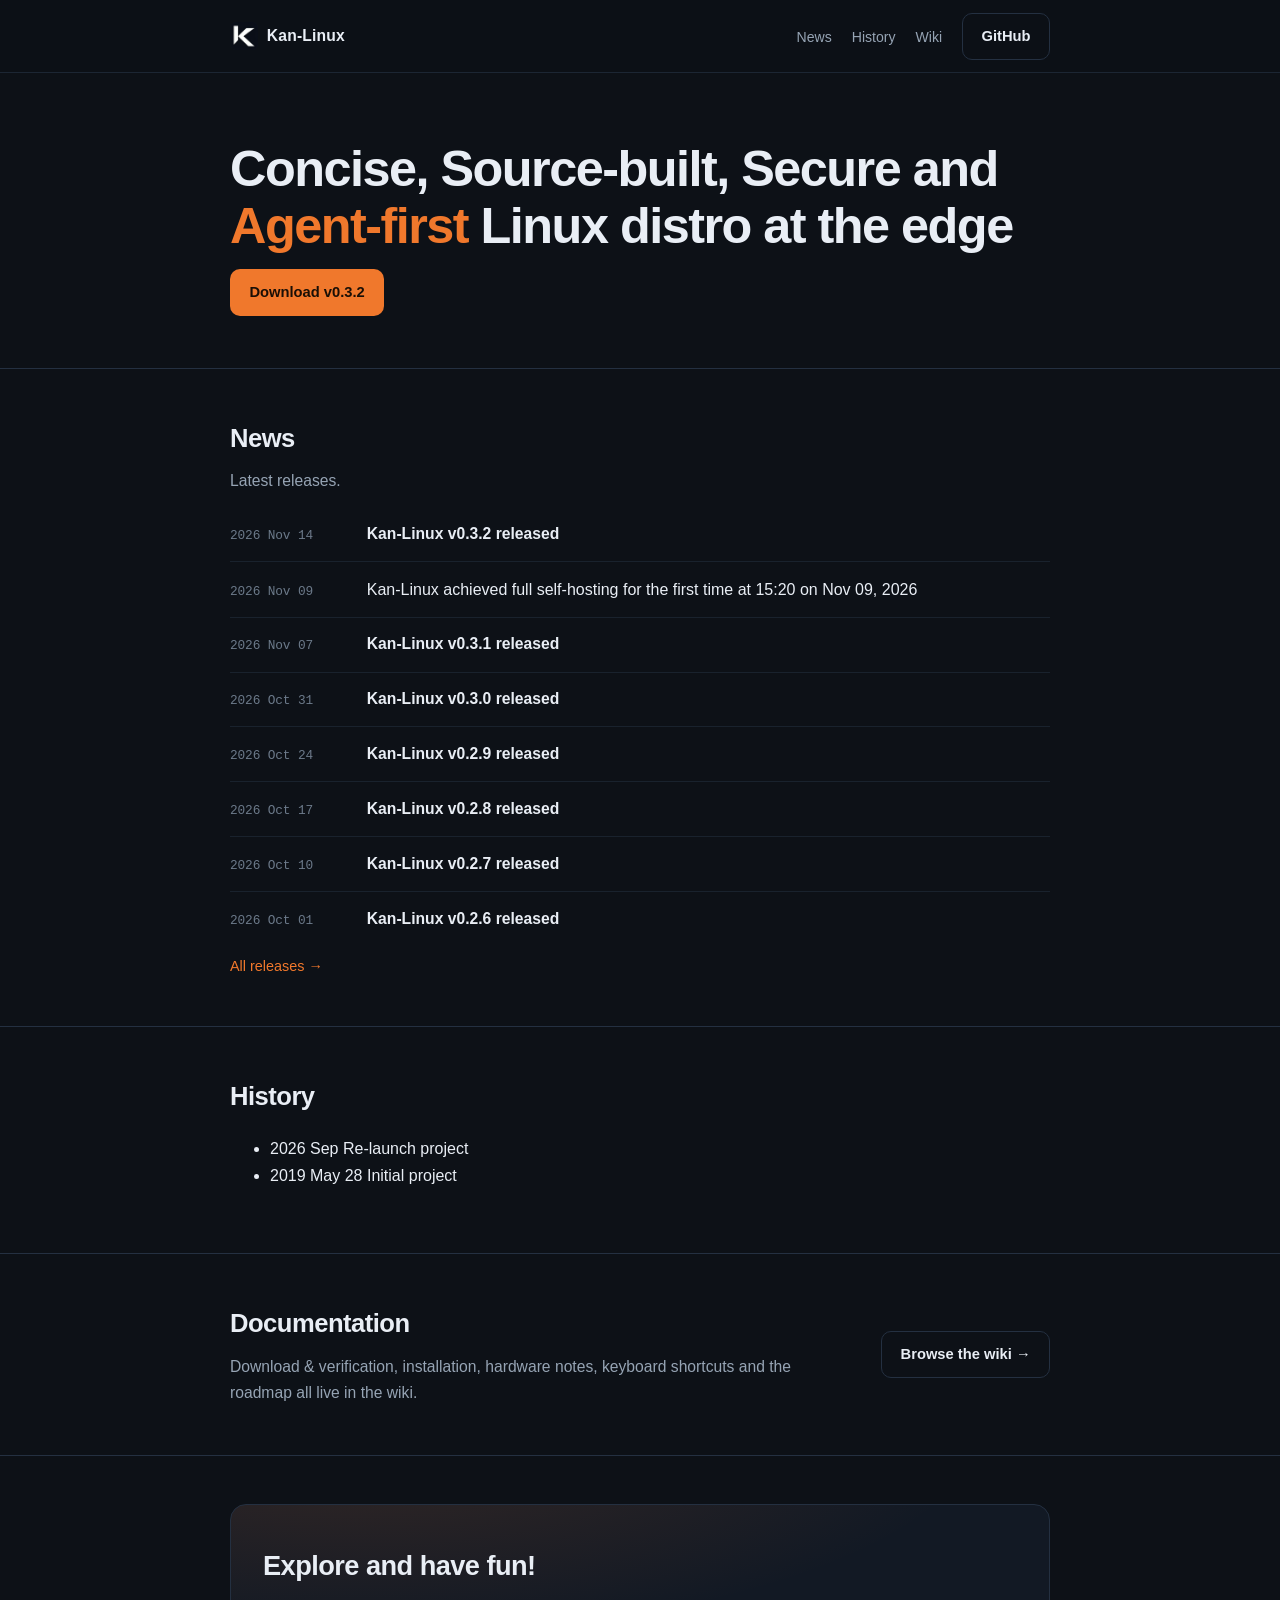
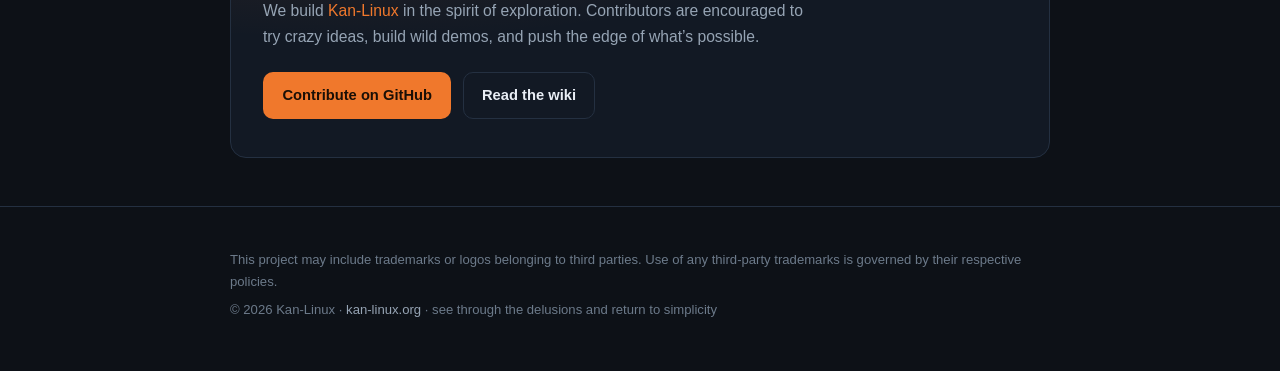
==== commit 6e9446ec: "release v0.3.2" ====
--- a/index.html
+++ b/index.html
@@ -361,7 +361,7 @@
 
 
       <div class="hero-actions">
-        <a class="btn btn-primary" href="https://github.com/kan-linux/kan/releases/tag/v0.3.1" target="_blank" rel="noopener">Download v0.3.1</a>
+        <a class="btn btn-primary" href="https://github.com/kan-linux/kan/releases/tag/v0.3.2" target="_blank" rel="noopener">Download v0.3.2</a>
       </div>
     </div>
   </section>
@@ -374,6 +374,11 @@
 
       <ul class="news-list">
         <li>
+          <time class="news-date" datetime="2026-11-14">2026 Nov 14</time>
+          <a href="https://github.com/kan-linux/kan/releases/tag/v0.3.2" target="_blank" rel="noopener">Kan-Linux v0.3.2 released</a>
+        </li>
+
+        <li>
           <time class="news-date" datetime="2026-11-09">2026 Nov 09</time>
           Kan-Linux achieved full self-hosting for the first time at 15:20 on Nov 09, 2026
         </li>
@@ -382,6 +387,7 @@
           <time class="news-date" datetime="2026-11-07">2026 Nov 07</time>
           <a href="https://github.com/kan-linux/kan/releases/tag/v0.3.1" target="_blank" rel="noopener">Kan-Linux v0.3.1 released</a>
         </li>
+
         <li>
           <time class="news-date" datetime="2026-10-31">2026 Oct 31</time>
           <a href="https://github.com/kan-linux/kan/releases/tag/v0.3.0" target="_blank" rel="noopener">Kan-Linux v0.3.0 released</a>
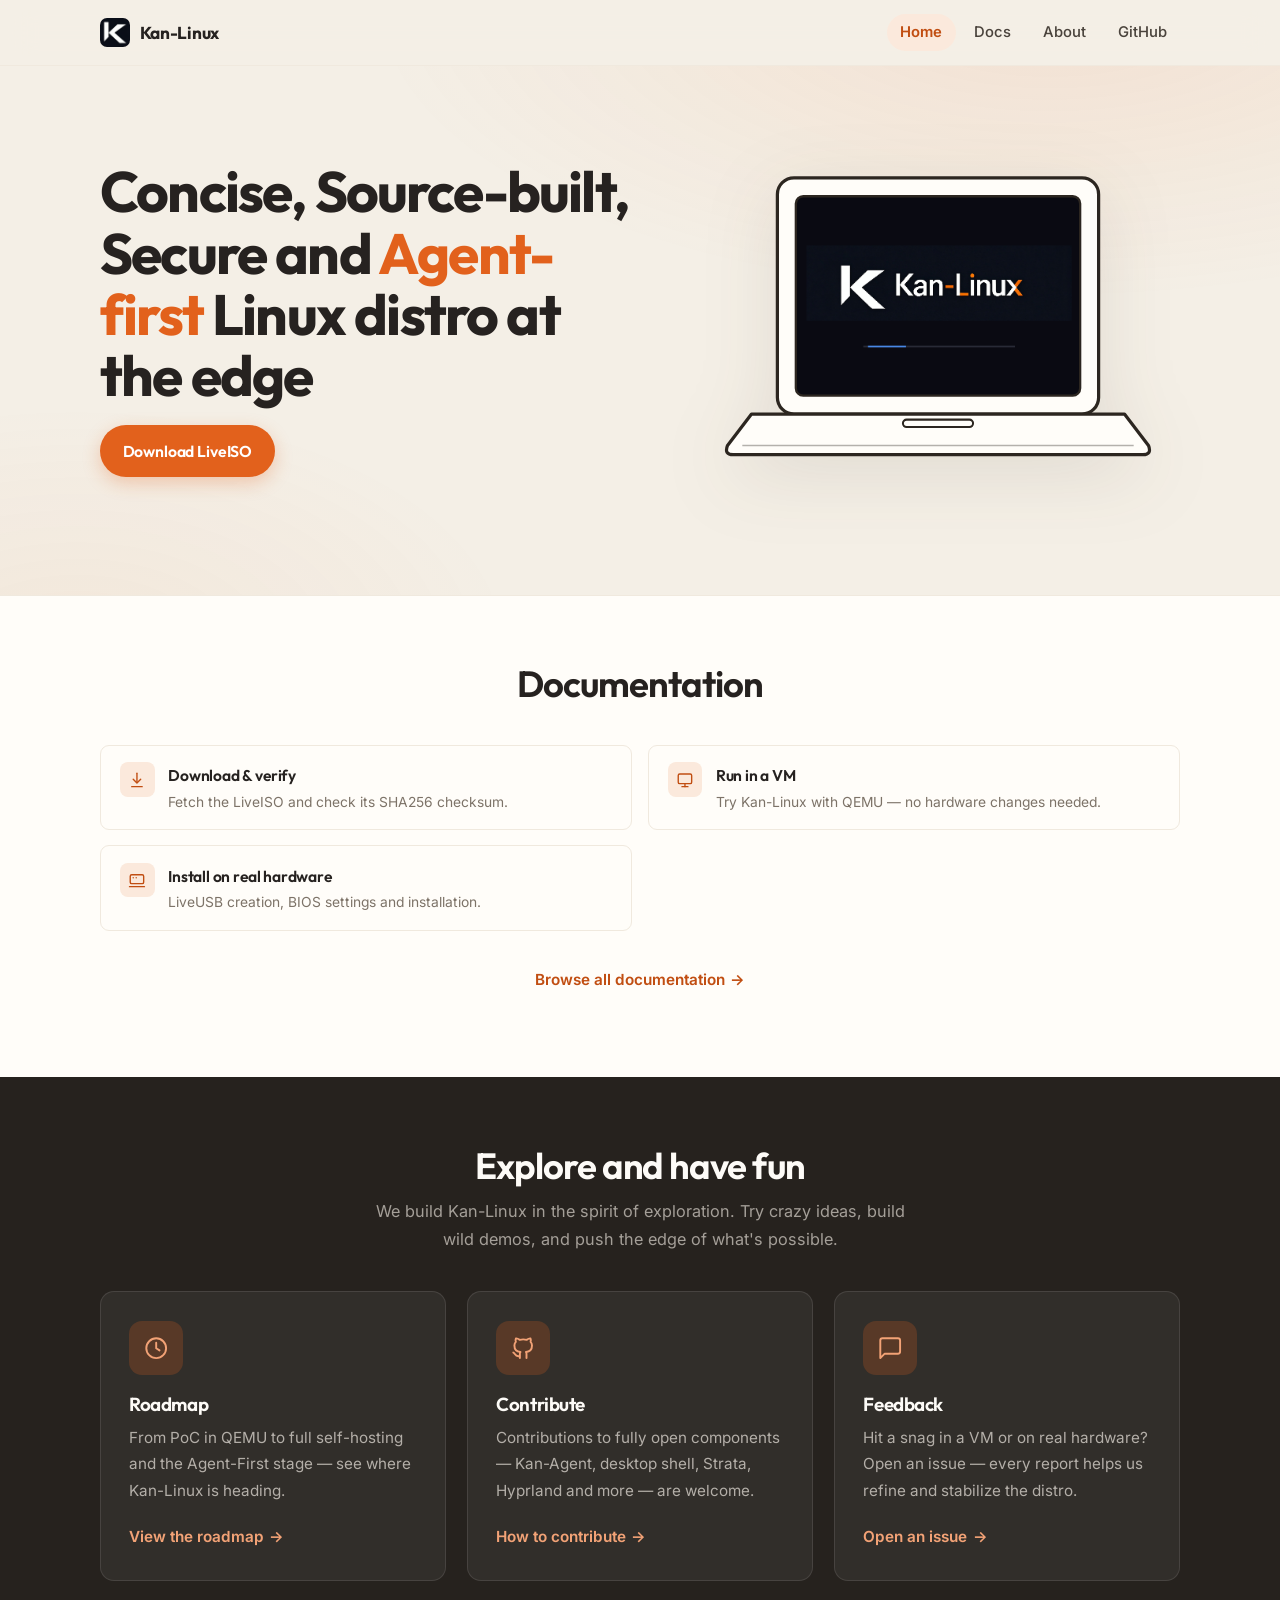
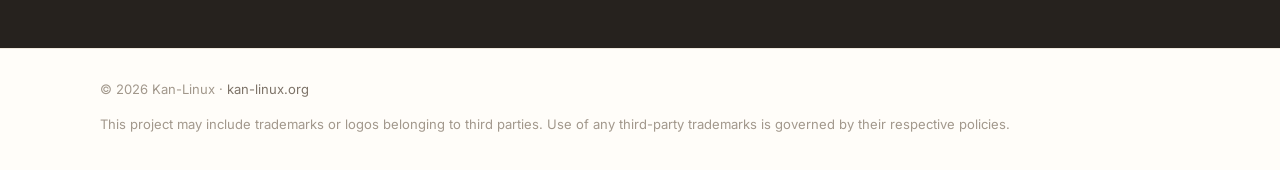
==== commit 14a5b29d: "v0.3.3 Assisted-by: MiMo-V2.6-Pro" ====
--- a/index.html
+++ b/index.html
@@ -1,334 +1,19 @@
 <!DOCTYPE html>
 <html lang="en">
 <head>
-<meta charset="UTF-8">
-<meta name="viewport" content="width=device-width, initial-scale=1.0">
-<meta name="description" content="Kan-Linux — a Simplicity, Source-built, Agent-First Linux distro for programmers, AI researchers and distro builders.">
-<meta name="color-scheme" content="dark">
-<meta name="theme-color" content="#0d1117">
-<title>Kan-Linux — Simplicity, Source-built, Agent-First Linux</title>
-<link rel="icon" type="image/png" href="assets/favicon.png">
-<style>
-:root {
-  --bg: #0d1117;
-  --bg-soft: #121924;
-  --bg-card: #161d29;
-  --border: #243041;
-  --text: #e9eef5;
-  --muted: #96a4b4;
-  --faint: #6c7a8a;
-  --accent: #f0782c;
-  --accent-soft: rgba(240, 120, 44, 0.13);
-  --ok: #3dd68c;
-  --radius: 12px;
-  --max: 820px;
-  --font: -apple-system, BlinkMacSystemFont, "Segoe UI", Roboto, "Helvetica Neue",
-          "PingFang SC", "Hiragino Sans GB", "Microsoft YaHei", sans-serif;
-  --mono: ui-monospace, SFMono-Regular, Menlo, Consolas, "Liberation Mono", monospace;
-}
-
-* { box-sizing: border-box; }
-
-html { scroll-behavior: smooth; }
-
-body {
-  margin: 0;
-  background: var(--bg);
-  color: var(--text);
-  font-family: var(--font);
-  font-size: 16px;
-  line-height: 1.7;
-  -webkit-font-smoothing: antialiased;
-  overflow-x: hidden;
-}
-
-a {
-  color: var(--accent);
-  text-decoration: none;
-}
-a:hover { text-decoration: underline; }
-
-img {
-  max-width: 100%;
-  height: auto;
-  display: block;
-}
-
-.wrap {
-  width: min(var(--max), calc(100% - 2.5rem));
-  margin: 0 auto;
-}
-
-.skip-link {
-  position: absolute;
-  left: -999px;
-  top: 0.75rem;
-  background: var(--accent);
-  color: #1a0f06;
-  padding: 0.5rem 0.9rem;
-  border-radius: 8px;
-  font-weight: 600;
-  z-index: 100;
-}
-.skip-link:focus { left: 0.75rem; text-decoration: none; }
-
-/* ---------- header ---------- */
-.site-header {
-  position: sticky;
-  top: 0;
-  z-index: 50;
-  backdrop-filter: blur(14px);
-  -webkit-backdrop-filter: blur(14px);
-  background: rgba(13, 17, 23, 0.8);
-  border-bottom: 1px solid rgba(36, 48, 65, 0.7);
-}
-
-.nav {
-  display: flex;
-  align-items: center;
-  gap: 1.25rem;
-  padding: 0.8rem 0;
-}
-
-.brand {
-  display: flex;
-  align-items: center;
-  gap: 0.55rem;
-  color: var(--text);
-  font-weight: 700;
-  letter-spacing: 0.01em;
-  text-decoration: none;
-}
-.brand:hover { text-decoration: none; }
-
-.brand-mark {
-  width: 1.75rem;
-  height: 1.75rem;
-  border-radius: 6px;
-  object-fit: cover;
-  object-position: left center;
-  background: var(--bg-soft);
-}
-
-.brand-name {
-  font-size: 0.98rem;
-  white-space: nowrap;
-}
-
-.nav-links {
-  display: flex;
-  align-items: center;
-  gap: 1.25rem;
-  list-style: none;
-  margin: 0 0 0 auto;
-  padding: 0;
-}
-
-.nav-links a {
-  color: var(--muted);
-  font-size: 0.88rem;
-  text-decoration: none;
-}
-.nav-links a:hover { color: var(--text); }
-
-/* ---------- buttons ---------- */
-.btn {
-  display: inline-flex;
-  align-items: center;
-  justify-content: center;
-  gap: 0.45rem;
-  padding: 0.62rem 1.15rem;
-  border-radius: 10px;
-  font-size: 0.92rem;
-  font-weight: 600;
-  text-decoration: none;
-  border: 1px solid transparent;
-  transition: transform .15s ease, background .15s ease, border-color .15s ease;
-  white-space: nowrap;
-  cursor: pointer;
-}
-.btn:hover {
-  text-decoration: none;
-  transform: translateY(-1px);
-}
-.btn-primary {
-  background: var(--accent);
-  color: #1a0f06;
-}
-.btn-primary:hover { background: #ff8a3d; }
-.btn-ghost {
-  background: transparent;
-  color: var(--text);
-  border-color: var(--border);
-}
-.btn-ghost:hover {
-  border-color: var(--accent);
-  color: var(--accent);
-}
-
-/* ---------- hero ---------- */
-.hero {
-  padding: 4.25rem 0 3.25rem;
-}
-
-.hero h1 {
-  margin: 0 0 0.9rem;
-  font-size: clamp(2.1rem, 6vw, 3.15rem);
-  line-height: 1.12;
-  letter-spacing: -0.03em;
-  font-weight: 760;
-  max-width: 16em;
-}
-.hero h1 .accent { color: var(--accent); }
-
-.slogan {
-  margin: 0 0 1.15rem;
-  font-size: clamp(1.05rem, 2.6vw, 1.3rem);
-  color: var(--muted);
-  font-weight: 500;
-  letter-spacing: -0.01em;
-}
-
-.lead {
-  margin: 0 0 1.9rem;
-  max-width: 36rem;
-  color: var(--muted);
-  font-size: 1.02rem;
-}
-.lead b { color: var(--text); font-weight: 650; }
-
-.hero-actions {
-  display: flex;
-  flex-wrap: wrap;
-  gap: 0.7rem;
-}
-
-/* ---------- sections ---------- */
-section {
-  padding: 3rem 0;
-  border-top: 1px solid var(--border);
-}
-
-.section-title {
-  margin: 0 0 0.5rem;
-  font-size: clamp(1.3rem, 3.2vw, 1.6rem);
-  letter-spacing: -0.02em;
-}
-
-.section-sub {
-  margin: 0 0 1.65rem;
-  color: var(--muted);
-  max-width: 38rem;
-  font-size: 0.98rem;
-}
-
-/* ---------- news ---------- */
-.news-list {
-  list-style: none;
-  margin: 0;
-  padding: 0;
-}
-
-.news-list li {
-  display: flex;
-  align-items: baseline;
-  gap: 1.15rem;
-  padding: 0.85rem 0;
-  border-bottom: 1px solid rgba(36, 48, 65, 0.55);
-}
-.news-list li:first-child { padding-top: 0; }
-.news-list li:last-child { border-bottom: none; padding-bottom: 0; }
-
-.news-date {
-  flex: 0 0 auto;
-  width: 7.4rem;
-  color: var(--faint);
-  font-family: var(--mono);
-  font-size: 0.8rem;
-  letter-spacing: -0.01em;
-}
-
-.news-list a {
-  color: var(--text);
-  font-size: 0.98rem;
-  font-weight: 550;
-}
-.news-list a:hover { color: var(--accent); }
-
-.news-more {
-  margin: 1.35rem 0 0;
-  font-size: 0.9rem;
-}
-
-/* ---------- docs ---------- */
-.docs-row {
-  display: flex;
-  align-items: center;
-  justify-content: space-between;
-  gap: 1.5rem;
-  flex-wrap: wrap;
-}
-
-.docs-row .section-sub { margin: 0; }
-
-/* ---------- cta ---------- */
-.cta {
-  background:
-    radial-gradient(900px 300px at 15% -30%, rgba(240, 120, 44, 0.16), transparent 70%),
-    var(--bg-soft);
-  border: 1px solid var(--border);
-  border-radius: calc(var(--radius) + 4px);
-  padding: 2.35rem 2rem;
-}
-.cta h2 {
-  margin: 0 0 0.55rem;
-  font-size: clamp(1.35rem, 3.2vw, 1.7rem);
-  letter-spacing: -0.02em;
-}
-.cta p {
-  margin: 0 0 1.35rem;
-  color: var(--muted);
-  max-width: 34rem;
-  font-size: 0.98rem;
-}
-.cta .hero-actions { margin: 0; }
-
-/* ---------- footer ---------- */
-.site-footer {
-  padding: 2.25rem 0 2.75rem;
-  color: var(--faint);
-  font-size: 0.82rem;
-  border-top: 1px solid var(--border);
-}
-.site-footer a { color: var(--muted); }
-.site-footer a:hover { color: var(--accent); }
-.footer-note p { margin: 0.35rem 0; }
-
-/* ---------- responsive ---------- */
-@media (max-width: 640px) {
-  .wrap { width: min(var(--max), calc(100% - 1.75rem)); }
-
-  .nav { gap: 0.85rem; }
-  .nav-links { gap: 0.95rem; }
-
-  .hero { padding: 2.65rem 0 2.25rem; }
-
-  .news-list li {
-    flex-direction: column;
-    gap: 0.2rem;
-    align-items: flex-start;
-  }
-  .news-date { width: auto; }
-
-  section { padding: 2.25rem 0; }
-
-  .cta { padding: 1.85rem 1.35rem; }
-
-  .hero-actions .btn { width: 100%; }
-  .hero-actions { flex-direction: column; }
-  .cta .hero-actions { flex-direction: column; }
-}
-</style>
+  <meta charset="UTF-8">
+  <meta name="viewport" content="width=device-width, initial-scale=1.0">
+  <meta name="description" content="Kan-Linux — a concise, secure, agent-first Linux distribution built from scratch in a single monorepo, for programmers, AI researchers and distro builders.">
+  <meta name="theme-color" content="#f4efe6">
+  <meta property="og:title" content="Kan-Linux — Concise, Secure, Agent-first Linux">
+  <meta property="og:description" content="A concise, secure, agent-first Linux distribution built from scratch within a single repository.">
+  <meta property="og:image" content="assets/kanlinux-banner.png">
+  <title>Kan-Linux — Concise, Secure, Agent-first Linux</title>
+  <link rel="icon" type="image/png" href="assets/favicon.png">
+  <link rel="preconnect" href="https://fonts.googleapis.com">
+  <link rel="preconnect" href="https://fonts.gstatic.com" crossorigin>
+  <link href="https://fonts.googleapis.com/css2?family=Inter:wght@400;520;640&family=Outfit:wght@500;640;720&display=swap" rel="stylesheet">
+  <link rel="stylesheet" href="css/style.css">
 </head>
 <body>
 
@@ -336,135 +21,157 @@
 
 <header class="site-header">
   <div class="wrap nav">
-    <a class="brand" href="#top" aria-label="Kan-Linux home">
+    <a class="brand" href="index.html" aria-label="Kan-Linux home">
       <img class="brand-mark" src="assets/kanlinux-mark.png" alt="">
-      <span class="brand-name">Kan-Linux</span>
+      <span>Kan-Linux</span>
     </a>
     <ul class="nav-links">
-      <li><a href="#news">News</a></li>
-      <li><a href="#history">History</a></li>
-      <li><a href="https://github.com/kan-linux/kan/wiki" target="_blank" rel="noopener">Wiki</a></li>
+      <li><a href="index.html" aria-current="page">Home</a></li>
+      <li><a href="docs.html">Docs</a></li>
+      <li><a href="about.html">About</a></li>
+      <li><a href="https://github.com/kan-linux/kan" target="_blank" rel="noopener">GitHub</a></li>
     </ul>
-    <a class="btn btn-ghost" href="https://github.com/kan-linux" target="_blank" rel="noopener">GitHub</a>
   </div>
 </header>
 
 <main id="main">
 
-  <!-- Hero -->
-  <section class="hero" id="top" style="border-top: none;">
-    <div class="wrap">
-      <h1>
-        Concise, Source-built, Secure and
-        <span class="accent">Agent-first</span> Linux distro at the edge
-      </h1>
+  <!-- ============ Eye-catch (hero) ============ -->
+  <section class="eye-catch">
+    <div class="wrap eye-catch-grid">
+      <div>
+        <h1>
+          Concise, Source-built, Secure and
+          <span class="accent">Agent-first</span> Linux distro at the edge
+        </h1>
+        <div class="hero-actions">
+          <a class="btn btn-primary" href="https://github.com/kan-linux/kan/releases/latest" target="_blank" rel="noopener">Download LiveISO</a>
+        </div>
+      </div>
 
+      <!-- Hero illustration: clean line-art laptop with Kan-Linux logo, Asahi-style -->
+      <div class="hero-art" aria-hidden="true">
+        <svg viewBox="0 0 520 420" xmlns="http://www.w3.org/2000/svg" role="img">
+          <defs>
+            <clipPath id="screenClip">
+              <rect x="106" y="62" width="308" height="216" rx="8"/>
+            </clipPath>
+          </defs>
 
-      <div class="hero-actions">
-        <a class="btn btn-primary" href="https://github.com/kan-linux/kan/releases/tag/v0.3.2" target="_blank" rel="noopener">Download v0.3.2</a>
+          <!-- laptop lid -->
+          <rect x="86" y="42" width="348" height="256" rx="18"
+                fill="#fffdf9" stroke="#2c2620" stroke-width="3.5"/>
+          <!-- screen: real Kan-Linux desktop screenshot -->
+          <rect x="106" y="62" width="308" height="216" rx="8" fill="#0a0a12"/>
+          <image href="assets/kan-linux-running.png"
+                 x="106" y="62" width="308" height="216"
+                 preserveAspectRatio="xMidYMid slice"
+                 clip-path="url(#screenClip)"/>
+          <rect x="106" y="62" width="308" height="216" rx="8"
+                fill="none" stroke="#2c2620" stroke-width="2.5"/>
+
+          <!-- laptop base -->
+          <path d="M58 298 L462 298 L488 332 Q492 342 482 342 L38 342 Q28 342 32 332 Z"
+                fill="#fffdf9" stroke="#2c2620" stroke-width="3.5" stroke-linejoin="round"/>
+          <!-- trackpad hint -->
+          <rect x="222" y="304" width="76" height="8" rx="4"
+                fill="none" stroke="#2c2620" stroke-width="2.2"/>
+          <!-- base groove -->
+          <path d="M48 332 L472 332" stroke="#2c2620" stroke-width="1.6" opacity="0.35"/>
+        </svg>
       </div>
     </div>
   </section>
 
-  <!-- News -->
-  <section id="news">
+  <!-- ============ Documentation ============ -->
+  <section class="section section-white" id="docs">
     <div class="wrap">
-      <h2 class="section-title">News</h2>
-      <p class="section-sub">Latest releases.</p>
+      <div class="center-title">
+        <h2>Documentation</h2>
+      </div>
 
-      <ul class="news-list">
+      <ul class="doc-links">
         <li>
-          <time class="news-date" datetime="2026-11-14">2026 Nov 14</time>
-          <a href="https://github.com/kan-linux/kan/releases/tag/v0.3.2" target="_blank" rel="noopener">Kan-Linux v0.3.2 released</a>
-        </li>
-
-        <li>
-          <time class="news-date" datetime="2026-11-09">2026 Nov 09</time>
-          Kan-Linux achieved full self-hosting for the first time at 15:20 on Nov 09, 2026
-        </li>
-
-        <li>
-          <time class="news-date" datetime="2026-11-07">2026 Nov 07</time>
-          <a href="https://github.com/kan-linux/kan/releases/tag/v0.3.1" target="_blank" rel="noopener">Kan-Linux v0.3.1 released</a>
-        </li>
-
-        <li>
-          <time class="news-date" datetime="2026-10-31">2026 Oct 31</time>
-          <a href="https://github.com/kan-linux/kan/releases/tag/v0.3.0" target="_blank" rel="noopener">Kan-Linux v0.3.0 released</a>
+          <a href="download-and-install.html#verify">
+            <span class="ico"><svg viewBox="0 0 24 24"><path d="M12 3v12"/><path d="m7 11 5 5 5-5"/><path d="M5 21h14"/></svg></span>
+            <span>
+              <span class="t">Download &amp; verify</span>
+              <span class="d">Fetch the LiveISO and check its SHA256 checksum.</span>
+            </span>
+          </a>
         </li>
         <li>
-          <time class="news-date" datetime="2026-10-24">2026 Oct 24</time>
-          <a href="https://github.com/kan-linux/kan/releases/tag/v0.2.9" target="_blank" rel="noopener">Kan-Linux v0.2.9 released</a>
+          <a href="download-and-install.html#vm">
+            <span class="ico"><svg viewBox="0 0 24 24"><rect x="3" y="4" width="18" height="13" rx="2"/><path d="M8 21h8"/><path d="M12 17v4"/></svg></span>
+            <span>
+              <span class="t">Run in a VM</span>
+              <span class="d">Try Kan-Linux with QEMU — no hardware changes needed.</span>
+            </span>
+          </a>
         </li>
         <li>
-          <time class="news-date" datetime="2026-10-17">2026 Oct 17</time>
-          <a href="https://github.com/kan-linux/kan/releases/tag/v0.2.8" target="_blank" rel="noopener">Kan-Linux v0.2.8 released</a>
-        </li>
-        <li>
-          <time class="news-date" datetime="2026-10-10">2026 Oct 10</time>
-          <a href="https://github.com/kan-linux/kan/releases/tag/v0.2.7" target="_blank" rel="noopener">Kan-Linux v0.2.7 released</a>
-        </li>
-        <li>
-          <time class="news-date" datetime="2026-10-01">2026 Oct 01</time>
-          <a href="https://github.com/kan-linux/kan/releases/tag/v0.2.6" target="_blank" rel="noopener">Kan-Linux v0.2.6 released</a>
+          <a href="download-and-install.html#hardware">
+            <span class="ico"><svg viewBox="0 0 24 24"><rect x="3" y="5" width="18" height="12" rx="2"/><path d="M2 21h20"/><path d="M7 9h.01M11 9h.01"/></svg></span>
+            <span>
+              <span class="t">Install on real hardware</span>
+              <span class="d">LiveUSB creation, BIOS settings and installation.</span>
+            </span>
+          </a>
         </li>
       </ul>
 
-      <p class="news-more">
-        <a href="https://github.com/kan-linux/kan/releases" target="_blank" rel="noopener">All releases →</a>
+      <p style="text-align:center; margin-top:2.15rem;">
+        <a class="more-link" href="docs.html">Browse all documentation</a>
       </p>
     </div>
   </section>
 
-  <!-- History -->
-  <section id="history">
+  <!-- ============ Community / Contribute (dark) ============ -->
+  <section class="section section-dark" id="community">
     <div class="wrap">
-      <h2 class="section-title">History</h2>
+      <div class="center-title">
+        <h2>Explore and have fun</h2>
+        <p class="sub">
+          We build Kan-Linux in the spirit of exploration. Try crazy ideas,
+          build wild demos, and push the edge of what's possible.
+        </p>
+      </div>
 
-      <ul class="history-list">
+      <div class="grid-3">
+        <div class="card">
+          <div class="card-icon" aria-hidden="true">
+            <svg viewBox="0 0 24 24"><circle cx="12" cy="12" r="9"/><path d="M12 7v5l3 2"/></svg>
+          </div>
+          <h3>Roadmap</h3>
+          <p>
+            From PoC in QEMU to full self-hosting and the Agent-First stage —
+            see where Kan-Linux is heading.
+          </p>
+          <a class="more-link" href="roadmap.html">View the roadmap</a>
+        </div>
 
-        <li>
-          <time class="history-date" datetime="2026-09">2026 Sep</time> Re-launch project
-        </li>
+        <div class="card">
+          <div class="card-icon" aria-hidden="true">
+            <svg viewBox="0 0 24 24"><path d="M9 19c-4.3 1.4-4.3-2.5-6-3m12 5v-3.5c0-1 .1-1.4-.5-2 2.8-.3 5.5-1.4 5.5-6a4.6 4.6 0 0 0-1.3-3.2 4.2 4.2 0 0 0-.1-3.2s-1.1-.3-3.5 1.3a12.3 12.3 0 0 0-6.2 0C6.5 2.8 5.4 3.1 5.4 3.1a4.2 4.2 0 0 0-.1 3.2A4.6 4.6 0 0 0 4 9.5c0 4.6 2.7 5.7 5.5 6-.6.6-.6 1.2-.5 2V21"/></svg>
+          </div>
+          <h3>Contribute</h3>
+          <p>
+            Contributions to fully open components — Kan-Agent, desktop shell,
+            Strata, Hyprland and more — are welcome.
+          </p>
+          <a class="more-link" href="contribute.html">How to contribute</a>
+        </div>
 
-        <li>
-          <time class="history-date" datetime="2019-05-28">2019 May 28</time> Initial project
-        </li>
-      </ul>
-
-    </div>
-  </section>
-
-
-  <!-- Docs -->
-  <section id="docs">
-    <div class="wrap">
-      <div class="docs-row">
-        <div>
-          <h2 class="section-title">Documentation</h2>
-          <p class="section-sub">
-            Download &amp; verification, installation, hardware notes, keyboard
-            shortcuts and the roadmap all live in the wiki.
+        <div class="card">
+          <div class="card-icon" aria-hidden="true">
+            <svg viewBox="0 0 24 24"><path d="M21 15a2 2 0 0 1-2 2H7l-4 4V5a2 2 0 0 1 2-2h14a2 2 0 0 1 2 2z"/></svg>
+          </div>
+          <h3>Feedback</h3>
+          <p>
+            Hit a snag in a VM or on real hardware? Open an issue —
+            every report helps us refine and stabilize the distro.
           </p>
-        </div>
-        <a class="btn btn-ghost" href="https://github.com/kan-linux/kan/wiki" target="_blank" rel="noopener">Browse the wiki →</a>
-      </div>
-    </div>
-  </section>
-
-  <!-- Contribute / CTA -->
-  <section id="contribute">
-    <div class="wrap">
-      <div class="cta">
-        <h2>Explore and have fun!</h2>
-        <p>
-          We build <a href="https://github.com/kan-linux/kan">Kan-Linux</a> in the
-          spirit of exploration. Contributors are encouraged to try crazy ideas, build wild
-          demos, and push the edge of what’s possible.
-        </p>
-        <div class="hero-actions">
-          <a class="btn btn-primary" href="https://github.com/kan-linux/kan" target="_blank" rel="noopener">Contribute on GitHub</a>
-          <a class="btn btn-ghost" href="https://github.com/kan-linux/kan/wiki" target="_blank" rel="noopener">Read the wiki</a>
+          <a class="more-link" href="https://github.com/kan-linux/kan/issues" target="_blank" rel="noopener">Open an issue</a>
         </div>
       </div>
     </div>
@@ -474,19 +181,15 @@
 
 <footer class="site-footer">
   <div class="wrap">
-    <div class="footer-note">
-      <p>
+    <div class="footer-bottom">
+      <span>© 2026 Kan-Linux · <a href="https://kan-linux.org">kan-linux.org</a></span>
+      <span>
         This project may include trademarks or logos belonging to third parties.
         Use of any third-party trademarks is governed by their respective policies.
-      </p>
-      <p>© <span id="year">2026</span> Kan-Linux · <a href="https://kan-linux.org">kan-linux.org</a> · see through the delusions and return to simplicity</p>
+      </span>
     </div>
   </div>
 </footer>
 
-<script>
-  document.getElementById("year").textContent = new Date().getFullYear();
-</script>
-<script async src="https://busuanzi.ibruce.info/busuanzi/2.3/busuanzi.pure.mini.js"></script>
 </body>
 </html>
--- a/css/style.css
+++ b/css/style.css
@@ -0,0 +1,1034 @@
+/* ============================================================
+   Kan-Linux — bright, minimal, Asahi-inspired
+   Pure CSS. No frameworks.
+   ============================================================ */
+
+:root {
+  /* palette — warm paper + kan orange */
+  --bg: #f4efe6;
+  --bg-white: #fffdf9;
+  --bg-cream: #ebe3d5;
+  --bg-dark: #26221e;
+  --bg-code: #1c2430;
+
+  --text: #262220;
+  --text-soft: #4a433c;
+  --muted: #7d7368;
+  --faint: #a2988c;
+
+  --accent: #e2611c;
+  --accent-deep: #c14e12;
+  --accent-soft: #fbe9dc;
+  --accent-line: #f0c3a4;
+
+  --border: #e8e0d4;
+  --border-soft: #f0e9de;
+
+  --radius: 14px;
+  --radius-sm: 9px;
+  --max: 1080px;
+  --max-text: 720px;
+
+  --shadow-card: 0 1px 2px rgba(60, 45, 30, 0.04),
+                 0 8px 28px rgba(60, 45, 30, 0.06);
+  --shadow-pop: 0 2px 6px rgba(60, 45, 30, 0.06),
+                0 18px 48px rgba(60, 45, 30, 0.10);
+
+  --font-display: "Outfit", "Noto Sans", "PingFang SC", "Hiragino Sans GB",
+                  "Microsoft YaHei", sans-serif;
+  --font-body: "Inter", "Noto Sans", "PingFang SC", "Hiragino Sans GB",
+               "Microsoft YaHei", sans-serif;
+  --mono: ui-monospace, "SFMono-Regular", Menlo, Consolas, "Liberation Mono",
+          monospace;
+}
+
+* { box-sizing: border-box; }
+
+html {
+  scroll-behavior: smooth;
+  -webkit-text-size-adjust: 100%;
+}
+
+body {
+  margin: 0;
+  background: var(--bg);
+  color: var(--text);
+  font-family: var(--font-body);
+  font-size: 16.5px;
+  line-height: 1.72;
+  -webkit-font-smoothing: antialiased;
+  -moz-osx-font-smoothing: grayscale;
+}
+
+img { max-width: 100%; height: auto; display: block; }
+
+a {
+  color: var(--accent-deep);
+  text-decoration: none;
+}
+a:hover { text-decoration: underline; }
+
+p { margin: 0 0 1.05em; }
+
+h1, h2, h3, h4 {
+  font-family: var(--font-display);
+  font-weight: 640;
+  letter-spacing: -0.022em;
+  line-height: 1.22;
+  margin: 0 0 0.55em;
+  color: var(--text);
+}
+
+code, pre {
+  font-family: var(--mono);
+  font-size: 0.88em;
+}
+
+code {
+  background: var(--accent-soft);
+  color: var(--accent-deep);
+  padding: 0.12em 0.42em;
+  border-radius: 5px;
+}
+
+pre {
+  background: var(--bg-code);
+  color: #e8eef5;
+  padding: 1.05rem 1.25rem;
+  border-radius: var(--radius-sm);
+  overflow-x: auto;
+  max-width: 100%;
+  line-height: 1.62;
+  margin: 0 0 1.15rem;
+  border: 1px solid rgba(255, 255, 255, 0.06);
+}
+
+pre code {
+  background: none;
+  color: inherit;
+  padding: 0;
+  font-size: 0.845rem;
+}
+
+hr {
+  border: none;
+  border-top: 1px solid var(--border);
+  margin: 2.25rem 0;
+}
+
+/* ---------- layout ---------- */
+
+.wrap {
+  width: min(var(--max), calc(100% - 3rem));
+  margin: 0 auto;
+}
+
+.wrap-narrow {
+  width: min(var(--max-text), calc(100% - 3rem));
+  margin: 0 auto;
+}
+
+.skip-link {
+  position: absolute;
+  left: -999px;
+  top: 0.65rem;
+  background: var(--accent);
+  color: #fff;
+  padding: 0.5rem 0.95rem;
+  border-radius: 8px;
+  font-weight: 600;
+  z-index: 200;
+}
+.skip-link:focus { left: 0.75rem; text-decoration: none; }
+
+/* ---------- header ---------- */
+
+.site-header {
+  position: sticky;
+  top: 0;
+  z-index: 100;
+  background: rgba(244, 239, 230, 0.9);
+  backdrop-filter: blur(16px) saturate(1.35);
+  -webkit-backdrop-filter: blur(16px) saturate(1.35);
+  border-bottom: 1px solid var(--border-soft);
+}
+
+.nav {
+  display: flex;
+  align-items: center;
+  gap: 1.5rem;
+  padding: 0.85rem 0;
+}
+
+.brand {
+  display: inline-flex;
+  align-items: center;
+  gap: 0.62rem;
+  color: var(--text);
+  font-family: var(--font-display);
+  font-weight: 700;
+  font-size: 1.08rem;
+  letter-spacing: -0.015em;
+  text-decoration: none;
+}
+.brand:hover { text-decoration: none; }
+
+.brand-mark {
+  width: 1.85rem;
+  height: 1.85rem;
+  border-radius: 7px;
+  object-fit: cover;
+}
+
+.nav-links {
+  display: flex;
+  align-items: center;
+  gap: 0.35rem;
+  list-style: none;
+  margin: 0 0 0 auto;
+  padding: 0;
+}
+
+.nav-links a {
+  display: inline-block;
+  padding: 0.38rem 0.82rem;
+  border-radius: 999px;
+  color: var(--text-soft);
+  font-size: 0.925rem;
+  font-weight: 520;
+  text-decoration: none;
+  transition: background 0.15s ease, color 0.15s ease;
+}
+.nav-links a:hover {
+  background: var(--accent-soft);
+  color: var(--accent-deep);
+  text-decoration: none;
+}
+.nav-links a[aria-current="page"] {
+  background: var(--accent-soft);
+  color: var(--accent-deep);
+  font-weight: 620;
+}
+
+/* ---------- buttons ---------- */
+
+.btn {
+  display: inline-flex;
+  align-items: center;
+  justify-content: center;
+  gap: 0.5rem;
+  padding: 0.72rem 1.35rem;
+  border-radius: 999px;
+  font-family: var(--font-display);
+  font-size: 0.985rem;
+  font-weight: 620;
+  letter-spacing: -0.01em;
+  text-decoration: none;
+  border: 1.5px solid transparent;
+  cursor: pointer;
+  transition: transform 0.15s ease, box-shadow 0.15s ease,
+              background 0.15s ease, border-color 0.15s ease, color 0.15s ease;
+  white-space: nowrap;
+}
+.btn:hover {
+  text-decoration: none;
+  transform: translateY(-1.5px);
+}
+.btn-primary {
+  background: var(--accent);
+  color: #fff;
+  box-shadow: 0 6px 18px rgba(226, 97, 28, 0.28);
+}
+.btn-primary:hover {
+  background: var(--accent-deep);
+  box-shadow: 0 10px 26px rgba(226, 97, 28, 0.34);
+  color: #fff;
+}
+.btn-ghost {
+  background: transparent;
+  color: var(--text);
+  border-color: var(--border);
+}
+.btn-ghost:hover {
+  border-color: var(--accent);
+  color: var(--accent-deep);
+  background: var(--accent-soft);
+}
+
+/* ---------- hero / eye-catch ---------- */
+
+.eye-catch {
+  padding: 4.6rem 0 4.25rem;
+  background:
+    radial-gradient(1100px 480px at 82% -12%, rgba(226, 97, 28, 0.10), transparent 62%),
+    radial-gradient(760px 420px at 6% 110%, rgba(226, 97, 28, 0.06), transparent 58%),
+    var(--bg);
+  border-bottom: 1px solid var(--border-soft);
+}
+
+.eye-catch-grid {
+  display: grid;
+  grid-template-columns: minmax(0, 1.06fr) minmax(0, 0.94fr);
+  gap: 3.25rem;
+  align-items: center;
+}
+.eye-catch-grid > * { min-width: 0; }
+
+.eyebrow {
+  display: inline-flex;
+  align-items: center;
+  gap: 0.45rem;
+  padding: 0.32rem 0.85rem;
+  border-radius: 999px;
+  background: var(--accent-soft);
+  color: var(--accent-deep);
+  font-size: 0.82rem;
+  font-weight: 640;
+  letter-spacing: 0.015em;
+  margin: 0 0 1.15rem;
+}
+
+.eyebrow::before {
+  content: "";
+  width: 0.48rem;
+  height: 0.48rem;
+  border-radius: 50%;
+  background: var(--accent);
+}
+
+.eye-catch h1 {
+  font-size: clamp(2.35rem, 5.6vw, 3.55rem);
+  font-weight: 720;
+  letter-spacing: -0.032em;
+  line-height: 1.08;
+  margin: 0 0 1.15rem;
+}
+
+.eye-catch h1 .accent { color: var(--accent); }
+
+.eye-catch .tagline {
+  font-family: var(--font-display);
+  font-size: clamp(1.12rem, 2.4vw, 1.42rem);
+  font-weight: 540;
+  color: var(--text-soft);
+  letter-spacing: -0.015em;
+  line-height: 1.42;
+  margin: 0 0 1.15rem;
+  max-width: 30rem;
+}
+
+.eye-catch .lead {
+  color: var(--muted);
+  font-size: 1.025rem;
+  max-width: 33rem;
+  margin: 0 0 1.65rem;
+}
+
+.eye-catch .lead b {
+  color: var(--text);
+  font-weight: 640;
+}
+
+.hero-actions {
+  display: flex;
+  flex-wrap: wrap;
+  gap: 0.75rem;
+  margin-bottom: 1.75rem;
+}
+
+/* install / get command */
+.get-command {
+  display: flex;
+  align-items: stretch;
+  background: var(--bg-code);
+  border-radius: var(--radius-sm);
+  overflow: hidden;
+  border: 1px solid rgba(255, 255, 255, 0.07);
+  max-width: 34rem;
+}
+
+.get-command .label {
+  flex: 0 0 auto;
+  display: flex;
+  align-items: center;
+  padding: 0.72rem 0.95rem;
+  background: rgba(255, 255, 255, 0.055);
+  color: #8fa3b8;
+  font-family: var(--mono);
+  font-size: 0.78rem;
+  letter-spacing: 0.02em;
+  border-right: 1px solid rgba(255, 255, 255, 0.07);
+  user-select: none;
+}
+
+.get-command code {
+  flex: 1;
+  min-width: 0;
+  display: flex;
+  align-items: center;
+  padding: 0.72rem 1.05rem;
+  background: none;
+  color: #e8eef5;
+  font-size: 0.825rem;
+  overflow-x: auto;
+  white-space: nowrap;
+}
+
+.hero-note {
+  margin: 0.85rem 0 0;
+  font-size: 0.875rem;
+  color: var(--faint);
+}
+
+.hero-note a { color: var(--muted); text-decoration: underline; text-underline-offset: 2px; }
+.hero-note a:hover { color: var(--accent-deep); }
+
+/* hero illustration */
+.hero-art {
+  display: flex;
+  justify-content: center;
+  align-items: center;
+}
+.hero-art svg {
+  width: 100%;
+  max-width: 480px;
+  height: auto;
+  filter: drop-shadow(0 18px 36px rgba(60, 45, 30, 0.10));
+}
+
+/* ---------- sections ---------- */
+
+.section {
+  padding: 4.15rem 0;
+}
+
+.section-cream { background: var(--bg-cream); }
+.section-white { background: var(--bg-white); }
+
+.section-dark {
+  background: var(--bg-dark);
+  color: #f2ece4;
+}
+.section-dark h1,
+.section-dark h2,
+.section-dark h3 { color: #fdfbf7; }
+.section-dark p { color: rgba(242, 236, 228, 0.78); }
+.section-dark .more-link { color: #f2a276; }
+.section-dark .more-link:hover { color: #ffc9a8; }
+
+.center-title {
+  text-align: center;
+  margin-bottom: 2.35rem;
+}
+
+.center-title h2 {
+  font-size: clamp(1.72rem, 3.8vw, 2.28rem);
+  letter-spacing: -0.028em;
+  margin: 0 0 0.55rem;
+}
+
+.center-title .sub {
+  margin: 0 auto;
+  max-width: 34rem;
+  color: var(--muted);
+  font-size: 1.02rem;
+}
+.section-dark .center-title .sub { color: rgba(242, 236, 228, 0.62); }
+
+.more-link {
+  display: inline-flex;
+  align-items: center;
+  gap: 0.32rem;
+  color: var(--accent-deep);
+  font-weight: 620;
+  font-size: 0.955rem;
+  text-decoration: none;
+}
+.more-link::after {
+  content: "→";
+  transition: transform 0.15s ease;
+}
+.more-link:hover {
+  text-decoration: none;
+}
+.more-link:hover::after {
+  transform: translateX(3px);
+}
+
+/* ---------- cards ---------- */
+
+.card {
+  background: var(--bg-white);
+  border: 1px solid var(--border-soft);
+  border-radius: var(--radius);
+  padding: 1.85rem 1.75rem;
+  box-shadow: var(--shadow-card);
+  transition: transform 0.18s ease, box-shadow 0.18s ease;
+}
+.card:hover {
+  transform: translateY(-3px);
+  box-shadow: var(--shadow-pop);
+}
+
+.card-center {
+  max-width: 620px;
+  margin: 0 auto;
+  text-align: center;
+  padding: 2.35rem 2.15rem;
+}
+
+.card-icon {
+  display: inline-flex;
+  align-items: center;
+  justify-content: center;
+  width: 3.35rem;
+  height: 3.35rem;
+  border-radius: 13px;
+  background: var(--accent-soft);
+  color: var(--accent-deep);
+  margin-bottom: 1.15rem;
+}
+.card-icon svg {
+  width: 1.65rem;
+  height: 1.65rem;
+  stroke: currentColor;
+  fill: none;
+  stroke-width: 1.75;
+  stroke-linecap: round;
+  stroke-linejoin: round;
+}
+
+.section-dark .card {
+  background: rgba(255, 255, 255, 0.055);
+  border-color: rgba(255, 255, 255, 0.10);
+  box-shadow: none;
+  color: rgba(242, 236, 228, 0.88);
+}
+.section-dark .card:hover {
+  background: rgba(255, 255, 255, 0.085);
+}
+.section-dark .card-icon {
+  background: rgba(226, 97, 28, 0.22);
+  color: #f2a276;
+}
+
+.card h3 {
+  font-size: 1.18rem;
+  margin: 0 0 0.55rem;
+}
+.card p {
+  color: var(--muted);
+  font-size: 0.955rem;
+  margin: 0 0 1.15rem;
+}
+.section-dark .card p { color: rgba(242, 236, 228, 0.68); }
+.card p:last-child { margin-bottom: 0; }
+
+/* card grids */
+.grid-2 {
+  display: grid;
+  grid-template-columns: repeat(2, minmax(0, 1fr));
+  gap: 1.35rem;
+}
+
+.grid-3 {
+  display: grid;
+  grid-template-columns: repeat(3, minmax(0, 1fr));
+  gap: 1.35rem;
+}
+
+.grid-4 {
+  display: grid;
+  grid-template-columns: repeat(4, minmax(0, 1fr));
+  gap: 1.25rem;
+}
+
+/* wide center card with side-by-side content */
+.split-card {
+  display: grid;
+  grid-template-columns: auto 1fr auto;
+  gap: 1.65rem;
+  align-items: center;
+  max-width: 860px;
+  margin: 0 auto;
+  text-align: left;
+  padding: 2.15rem 2.25rem;
+}
+.split-card .card-icon { margin-bottom: 0; }
+.split-card h3 { margin-bottom: 0.35rem; }
+.split-card p { margin-bottom: 0; }
+
+/* ---------- download strip ---------- */
+
+.version-pill {
+  display: inline-flex;
+  align-items: center;
+  gap: 0.45rem;
+  padding: 0.38rem 0.95rem;
+  border-radius: 999px;
+  background: var(--accent-soft);
+  color: var(--accent-deep);
+  font-family: var(--mono);
+  font-size: 0.825rem;
+  font-weight: 620;
+  margin-bottom: 1.15rem;
+}
+
+/* ---------- principle cards ---------- */
+
+.principle .card-icon {
+  width: 3.15rem;
+  height: 3.15rem;
+  border-radius: 11px;
+}
+.principle h3 {
+  font-size: 1.085rem;
+  letter-spacing: -0.012em;
+}
+.principle p {
+  font-size: 0.925rem;
+  margin-bottom: 0;
+}
+
+/* ---------- docs link list ---------- */
+
+.doc-links {
+  display: grid;
+  grid-template-columns: repeat(2, minmax(0, 1fr));
+  gap: 0.95rem;
+  list-style: none;
+  margin: 0;
+  padding: 0;
+  text-align: left;
+}
+
+.doc-links a {
+  display: flex;
+  align-items: flex-start;
+  gap: 0.85rem;
+  padding: 1.05rem 1.2rem;
+  background: var(--bg-white);
+  border: 1px solid var(--border-soft);
+  border-radius: var(--radius-sm);
+  color: var(--text);
+  text-decoration: none;
+  transition: border-color 0.15s ease, transform 0.15s ease, box-shadow 0.15s ease;
+}
+.doc-links a:hover {
+  border-color: var(--accent-line);
+  transform: translateY(-2px);
+  box-shadow: var(--shadow-card);
+  text-decoration: none;
+}
+
+.doc-links .ico {
+  flex: 0 0 auto;
+  width: 2.15rem;
+  height: 2.15rem;
+  display: flex;
+  align-items: center;
+  justify-content: center;
+  border-radius: 8px;
+  background: var(--accent-soft);
+  color: var(--accent-deep);
+}
+.doc-links .ico svg {
+  width: 1.12rem;
+  height: 1.12rem;
+  stroke: currentColor;
+  fill: none;
+  stroke-width: 1.85;
+  stroke-linecap: round;
+  stroke-linejoin: round;
+}
+
+.doc-links .t {
+  display: block;
+  font-family: var(--font-display);
+  font-weight: 620;
+  font-size: 0.975rem;
+  letter-spacing: -0.012em;
+  margin-bottom: 0.15rem;
+}
+.doc-links .d {
+  display: block;
+  color: var(--muted);
+  font-size: 0.865rem;
+  line-height: 1.5;
+}
+
+/* ---------- page hero (inner pages) ---------- */
+
+.page-hero {
+  padding: 3.35rem 0 2.55rem;
+  background:
+    radial-gradient(900px 360px at 78% -20%, rgba(226, 97, 28, 0.09), transparent 60%),
+    var(--bg);
+  border-bottom: 1px solid var(--border-soft);
+}
+
+.page-hero h1 {
+  font-size: clamp(2.05rem, 4.6vw, 2.85rem);
+  letter-spacing: -0.03em;
+  margin: 0 0 0.75rem;
+}
+
+.page-hero .lead {
+  color: var(--muted);
+  font-size: 1.08rem;
+  max-width: 40rem;
+  margin: 0;
+}
+
+/* ---------- prose (docs / about pages) ---------- */
+
+.prose {
+  padding: 3.15rem 0 4.25rem;
+}
+
+.prose h2 {
+  font-size: clamp(1.42rem, 3vw, 1.78rem);
+  letter-spacing: -0.024em;
+  margin: 2.85rem 0 0.85rem;
+  padding-top: 1.85rem;
+  border-top: 1px solid var(--border-soft);
+  scroll-margin-top: 5.25rem;
+}
+.prose h2:first-of-type {
+  margin-top: 0;
+  padding-top: 0;
+  border-top: none;
+}
+
+.prose h3 {
+  font-size: 1.145rem;
+  margin: 1.85rem 0 0.65rem;
+  scroll-margin-top: 5.25rem;
+}
+
+.prose p,
+.prose ul,
+.prose ol {
+  max-width: 46rem;
+}
+
+.prose ul, .prose ol {
+  margin: 0 0 1.15rem;
+  padding-left: 1.35rem;
+}
+.prose li { margin-bottom: 0.38rem; }
+.prose li::marker { color: var(--accent); }
+
+.prose strong { font-weight: 640; color: var(--text); }
+
+/* TOC sidebar */
+.docs-layout {
+  display: grid;
+  grid-template-columns: 218px minmax(0, 1fr);
+  gap: 3.15rem;
+  align-items: start;
+}
+.docs-layout > * { min-width: 0; }
+
+.toc {
+  position: sticky;
+  top: 5.25rem;
+  padding: 1.15rem 0;
+}
+
+.toc ul {
+  list-style: none;
+  margin: 0;
+  padding: 0;
+  border-left: 2px solid var(--border-soft);
+}
+
+.toc a {
+  display: block;
+  padding: 0.36rem 0 0.36rem 0.95rem;
+  margin-left: -2px;
+  border-left: 2px solid transparent;
+  color: var(--muted);
+  font-size: 0.885rem;
+  line-height: 1.45;
+  text-decoration: none;
+  transition: color 0.12s ease, border-color 0.12s ease;
+}
+.toc a:hover {
+  color: var(--accent-deep);
+  border-left-color: var(--accent-line);
+  text-decoration: none;
+}
+
+/* callout / note */
+.callout {
+  background: var(--accent-soft);
+  border-left: 3.5px solid var(--accent);
+  border-radius: 0 var(--radius-sm) var(--radius-sm) 0;
+  padding: 1.05rem 1.25rem;
+  margin: 0 0 1.35rem;
+  max-width: 46rem;
+  font-size: 0.955rem;
+}
+.callout p { margin: 0; }
+.callout strong { color: var(--accent-deep); }
+
+/* keyboard table */
+.kbd-table {
+  width: 100%;
+  max-width: 46rem;
+  border-collapse: collapse;
+  margin: 0 0 1.35rem;
+  font-size: 0.955rem;
+}
+.kbd-table th {
+  text-align: left;
+  font-family: var(--font-display);
+  font-size: 0.82rem;
+  font-weight: 640;
+  letter-spacing: 0.055em;
+  text-transform: uppercase;
+  color: var(--faint);
+  padding: 0.55rem 0.85rem 0.55rem 0;
+  border-bottom: 1.5px solid var(--border);
+}
+.kbd-table td {
+  padding: 0.72rem 0.85rem 0.72rem 0;
+  border-bottom: 1px solid var(--border-soft);
+  vertical-align: top;
+}
+.kbd-table td:first-child {
+  white-space: nowrap;
+  width: 12.5rem;
+}
+
+kbd {
+  display: inline-block;
+  padding: 0.14rem 0.52rem;
+  background: var(--bg-white);
+  border: 1px solid var(--border);
+  border-bottom-width: 2.5px;
+  border-radius: 6px;
+  font-family: var(--mono);
+  font-size: 0.815rem;
+  color: var(--text);
+  white-space: nowrap;
+}
+
+/* screenshot */
+.shot {
+  border-radius: var(--radius-sm);
+  border: 1px solid var(--border);
+  overflow: hidden;
+  margin: 0 0 1.35rem;
+  box-shadow: var(--shadow-card);
+  max-width: 46rem;
+  background: var(--bg-cream);
+}
+.shot img { width: 100%; height: auto; display: block; }
+.shot figcaption {
+  padding: 0.65rem 1rem;
+  font-size: 0.845rem;
+  color: var(--muted);
+  background: var(--bg-white);
+  border-top: 1px solid var(--border-soft);
+}
+
+.shot-grid {
+  display: grid;
+  grid-template-columns: repeat(2, minmax(0, 1fr));
+  gap: 1.15rem;
+  max-width: 46rem;
+  margin: 0 0 1.35rem;
+}
+.shot-grid .shot { margin: 0; }
+
+/* roadmap */
+.roadmap {
+  list-style: none;
+  margin: 0 0 1.35rem;
+  padding: 0;
+  max-width: 46rem;
+}
+/* roadmap — line and dots share one center axis (integer px, no rounding drift) */
+.roadmap li {
+  position: relative;
+  padding: 0.72rem 0 0.72rem 2.15rem;
+  border-left: 2px solid #d5c8b2;
+  margin-left: 0.55rem;
+}
+.roadmap li::before {
+  content: "";
+  box-sizing: border-box;
+  position: absolute;
+  left: -9px;
+  top: 18px;
+  width: 16px;
+  height: 16px;
+  border-radius: 50%;
+  background: var(--bg-white);
+  border: 2px solid var(--border);
+}
+.roadmap li.done::before {
+  background: var(--accent);
+  border-color: var(--accent);
+}
+.roadmap li.done {
+  color: var(--muted);
+}
+.roadmap li.done strong {
+  color: var(--text);
+}
+.roadmap .stage {
+  font-family: var(--font-display);
+  font-weight: 640;
+  font-size: 0.975rem;
+}
+.roadmap .desc {
+  display: block;
+  color: var(--muted);
+  font-size: 0.915rem;
+  margin-top: 0.15rem;
+}
+
+/* contribution / link rows */
+.link-row {
+  display: flex;
+  flex-wrap: wrap;
+  gap: 0.75rem;
+  margin: 1.15rem 0 1.55rem;
+}
+
+/* tag list */
+.tag-list {
+  display: flex;
+  flex-wrap: wrap;
+  gap: 0.5rem;
+  list-style: none;
+  margin: 0 0 1.35rem;
+  padding: 0;
+}
+.tag-list li {
+  padding: 0.32rem 0.82rem;
+  background: var(--bg-white);
+  border: 1px solid var(--border);
+  border-radius: 999px;
+  font-size: 0.845rem;
+  color: var(--text-soft);
+}
+.tag-list a { color: var(--accent-deep); font-weight: 560; }
+
+/* ---------- footer ---------- */
+
+.site-footer {
+  padding: 1.85rem 0 2.15rem;
+  background: var(--bg-white);
+  border-top: 1px solid var(--border-soft);
+  color: var(--muted);
+  font-size: 0.885rem;
+}
+
+.footer-bottom {
+  display: flex;
+  flex-wrap: wrap;
+  gap: 0.75rem 1.75rem;
+  justify-content: space-between;
+  color: var(--faint);
+  font-size: 0.815rem;
+}
+.footer-bottom a { color: var(--muted); }
+
+/* ---------- responsive ---------- */
+
+@media (max-width: 920px) {
+  .eye-catch-grid {
+    grid-template-columns: 1fr;
+    gap: 2.55rem;
+  }
+  .hero-art { order: -1; }
+  .hero-art svg { max-width: 360px; }
+
+  .grid-4 { grid-template-columns: repeat(2, minmax(0, 1fr)); }
+
+  .split-card {
+    grid-template-columns: 1fr;
+    text-align: center;
+    justify-items: center;
+  }
+
+  .docs-layout {
+    grid-template-columns: 1fr;
+    gap: 0;
+  }
+  .toc {
+    position: static;
+    padding: 0 0 1.65rem;
+    margin-bottom: 1.35rem;
+    border-bottom: 1px solid var(--border-soft);
+  }
+  .toc ul {
+    display: flex;
+    flex-wrap: wrap;
+    gap: 0.35rem;
+    border-left: none;
+  }
+  .toc a {
+    margin-left: 0;
+    border-left: none;
+    padding: 0.32rem 0.78rem;
+    background: var(--bg-white);
+    border: 1px solid var(--border-soft);
+    border-radius: 999px;
+    font-size: 0.825rem;
+  }
+  .toc a:hover { border-color: var(--accent-line); }
+}
+
+@media (max-width: 700px) {
+  body { font-size: 16px; }
+
+  .wrap, .wrap-narrow { width: calc(100% - 2.15rem); }
+
+  .nav { gap: 0.75rem; }
+  .nav-links {
+    gap: 0;
+    overflow-x: auto;
+    -webkit-overflow-scrolling: touch;
+    scrollbar-width: none;
+    max-width: 60vw;
+  }
+  .nav-links::-webkit-scrollbar { display: none; }
+  .nav-links a {
+    padding: 0.32rem 0.62rem;
+    font-size: 0.865rem;
+  }
+
+  .eye-catch { padding: 2.85rem 0 2.65rem; }
+  .eye-catch h1 { font-size: 2.15rem; }
+
+  .section { padding: 3.15rem 0; }
+
+  .grid-2, .grid-3, .grid-4, .doc-links, .shot-grid {
+    grid-template-columns: 1fr;
+  }
+
+  .hero-actions { flex-direction: column; align-items: stretch; }
+  .hero-actions .btn { width: 100%; }
+
+  .get-command { flex-direction: column; }
+  .get-command .label {
+    border-right: none;
+    border-bottom: 1px solid rgba(255, 255, 255, 0.07);
+    padding: 0.55rem 1rem;
+  }
+
+  .page-hero { padding: 2.35rem 0 1.85rem; }
+
+  .kbd-table td:first-child {
+    width: 8.5rem;
+    white-space: normal;
+  }
+  .kbd { white-space: normal; }
+
+  .footer-bottom { flex-direction: column; }
+}
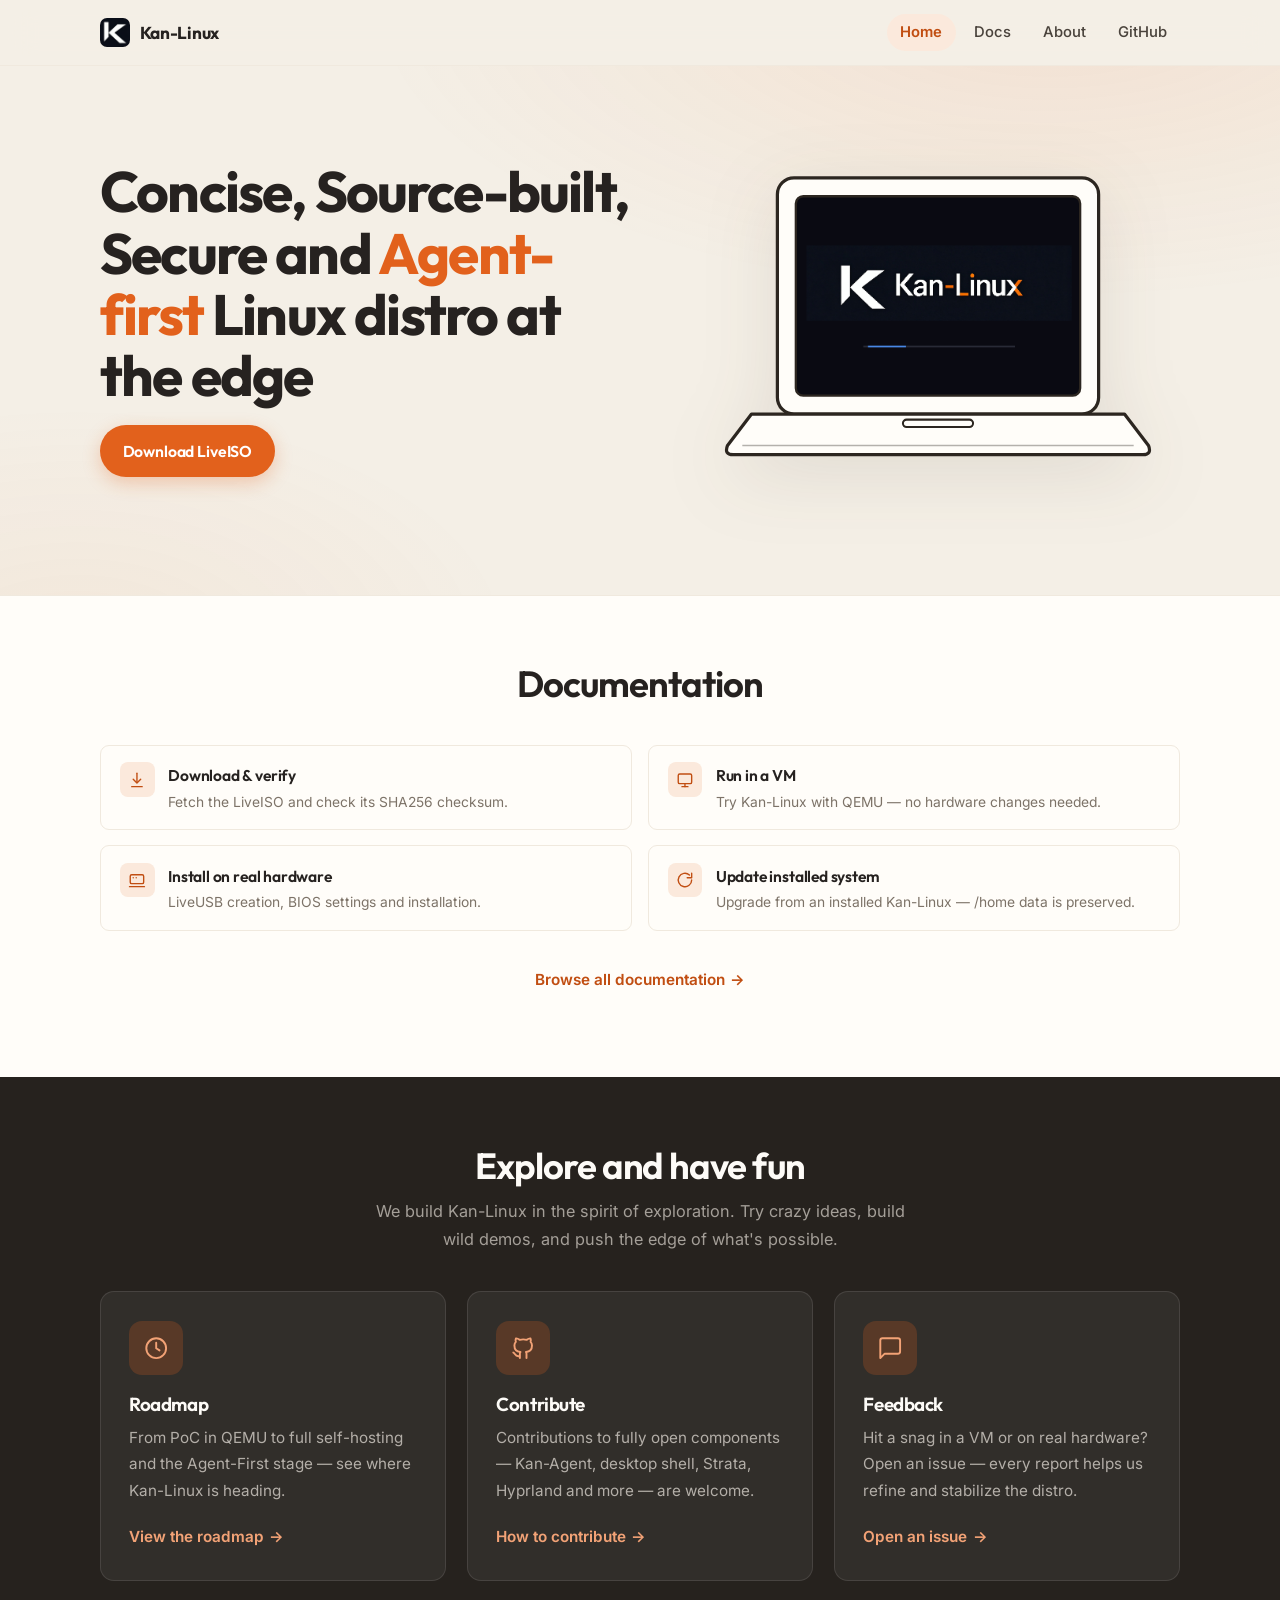
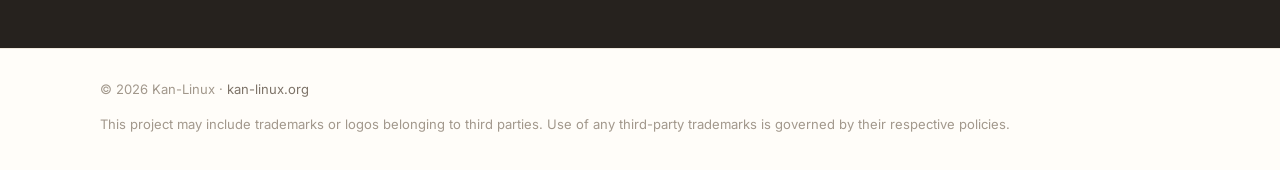
==== commit 6ae731e2: "add update an installed system Assisted-by: MiMo-V2.6-Pro" ====
--- a/index.html
+++ b/index.html
@@ -118,6 +118,15 @@
             </span>
           </a>
         </li>
+        <li>
+          <a href="download-and-install.html#update">
+            <span class="ico"><svg viewBox="0 0 24 24"><path d="M21 12a9 9 0 1 1-3-6.7"/><path d="M21 3v6h-6"/></svg></span>
+            <span>
+              <span class="t">Update installed system</span>
+              <span class="d">Upgrade from an installed Kan-Linux — /home data is preserved.</span>
+            </span>
+          </a>
+        </li>
       </ul>
 
       <p style="text-align:center; margin-top:2.15rem;">
--- a/css/style.css
+++ b/css/style.css
@@ -771,6 +771,7 @@
   font-size: 0.955rem;
 }
 .callout p { margin: 0; }
+.callout p + p { margin-top: 0.55rem; }
 .callout strong { color: var(--accent-deep); }
 
 /* keyboard table */
